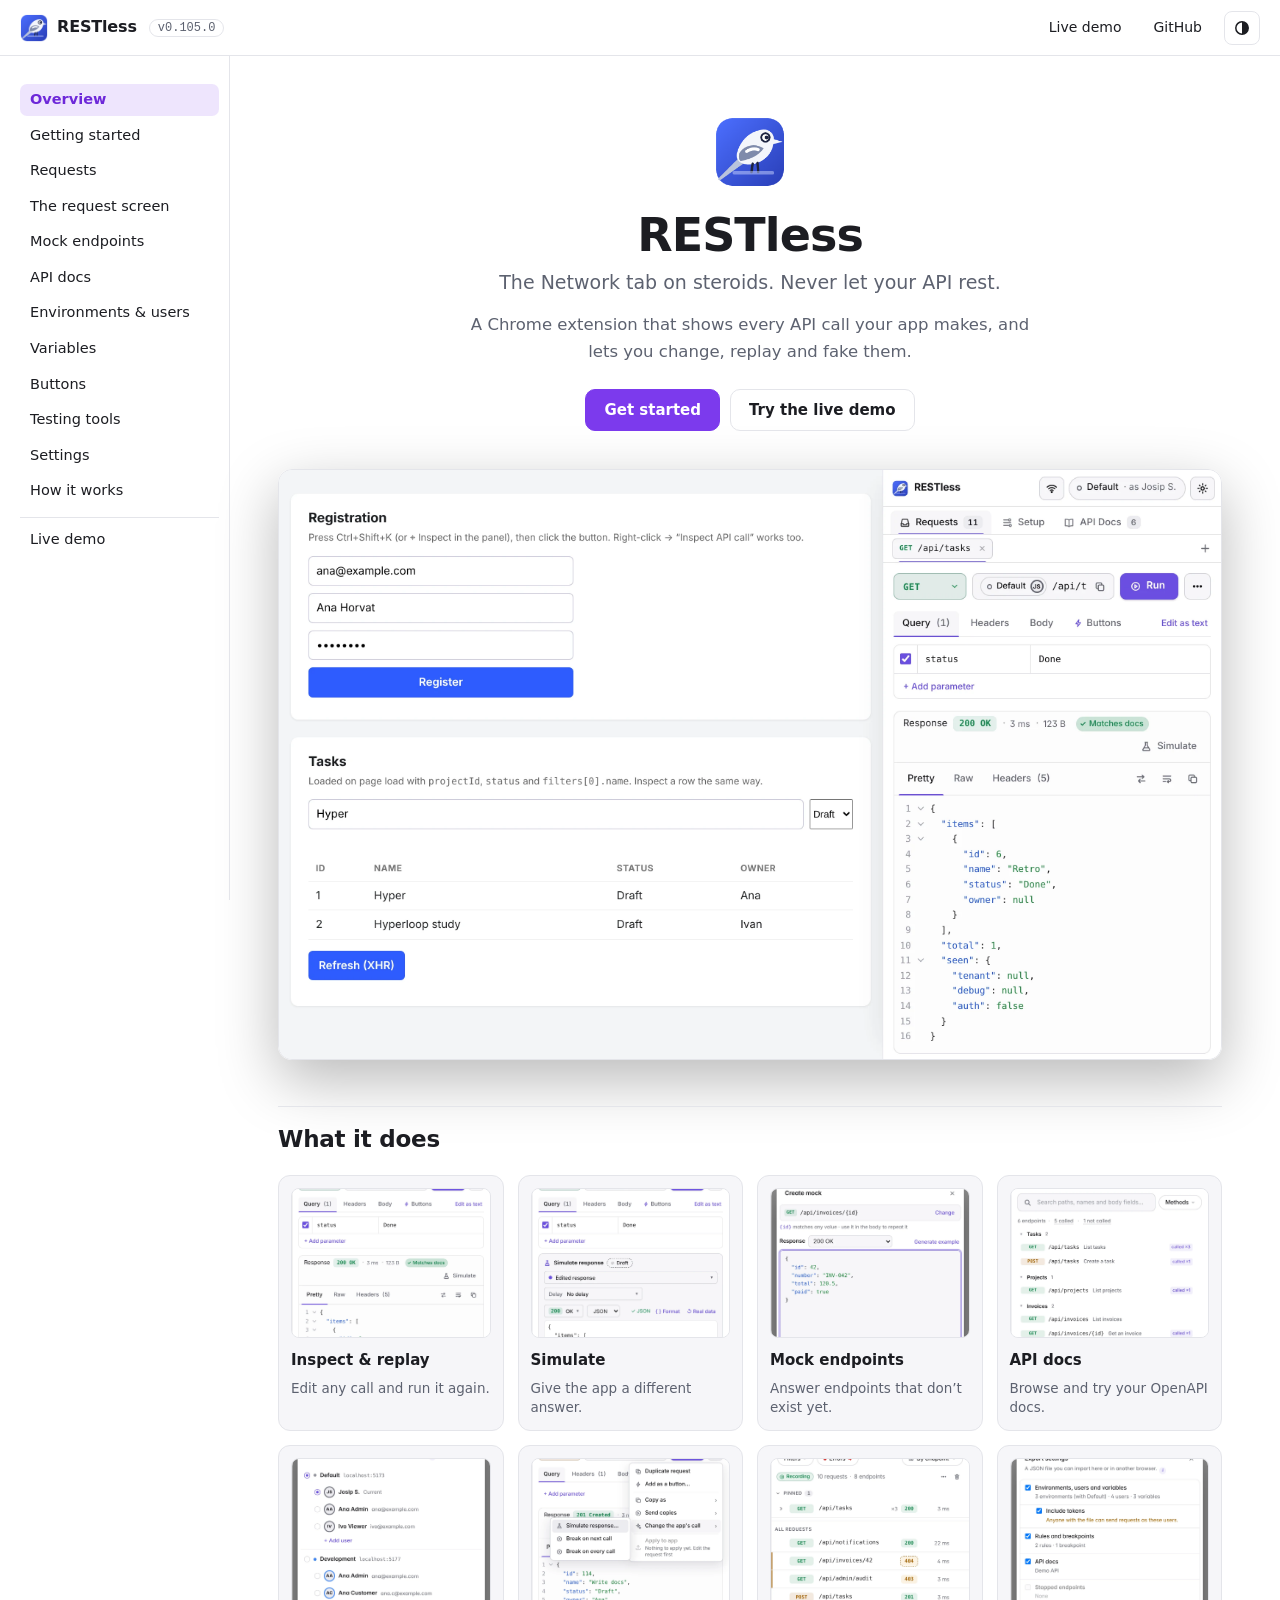
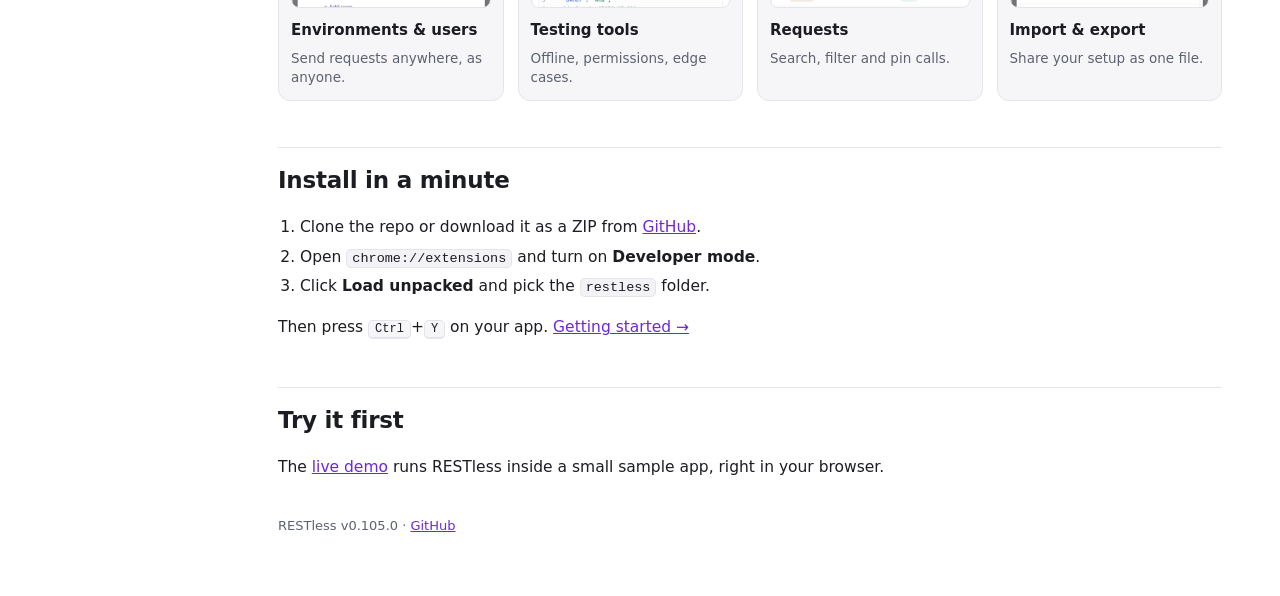
==== docs/index.html @ 8562429e "0.105.0 Buttons: add, drop and make query parameters optional - "+ Add query parameter" under Parame" ====
<!DOCTYPE html>
<html lang="en"><head><meta charset="utf-8"><meta name="viewport" content="width=device-width,initial-scale=1">
<title>RESTless · RESTless</title><meta name="description" content="RESTless: a Chrome extension that shows every API call your app makes, and lets you change, replay and fake them.">
<link rel="icon" href="img/favicon.png"><link rel="stylesheet" href="style.css">
<script>try{const t=localStorage.getItem('rl-theme');if(t)document.documentElement.classList.add(t)}catch(e){}</script>
</head><body>
<header class="top"><button class="tbtn menu" id="mbtn" aria-expanded="false" aria-controls="side" aria-label="Pages">☰</button>
<a class="brand" href="index.html"><img src="img/logo.png" alt=""><b>RESTless</b></a><span class="ver">v0.105.0</span><span class="sp"></span>
<a class="tlink" href="demo/index.html">Live demo</a><a class="tlink" href="https://github.com/varnica95/restless">GitHub</a>
<button class="tbtn" id="theme" aria-label="Switch between light and dark" title="Light / dark"><svg width="16" height="16" viewBox="0 0 16 16" aria-hidden="true"><circle cx="8" cy="8" r="6.2" fill="none" stroke="currentColor" stroke-width="1.5"/><path d="M8 1.8a6.2 6.2 0 0 1 0 12.4z" fill="currentColor"/></svg></button></header>
<div class="wrap home"><nav class="side" id="side" aria-label="Pages"><ul><li><a href="index.html" class=on aria-current=page>Overview</a></li><li><a href="getting-started.html">Getting started</a></li><li><a href="requests.html">Requests</a></li><li><a href="request-screen.html">The request screen</a></li><li><a href="mocks.html">Mock endpoints</a></li><li><a href="api-docs.html">API docs</a></li><li><a href="environments.html">Environments &amp; users</a></li><li><a href="variables.html">Variables</a></li><li><a href="buttons.html">Buttons</a></li><li><a href="testing-tools.html">Testing tools</a></li><li><a href="settings.html">Settings</a></li><li><a href="how-it-works.html">How it works</a></li><li><a href="demo/index.html">Live demo</a></li></ul></nav>
<main id="main"><section class="hero"><img class="mascot" src="img/logo.png" alt="RESTless mockingbird"><h1>RESTless</h1>
<p class="tag">The Network tab on steroids. Never let your API rest.</p>
<p class="sub">A Chrome extension that shows every API call your app makes, and lets you change, replay and fake them.</p>
<div class="cta"><a class="btn primary" href="getting-started.html">Get started</a><a class="btn" href="demo/index.html">Try the live demo</a></div></section>
<figure class="heroshot"><img class="th-d" src="img/hero-dark.webp" alt="RESTless next to a web app, showing a request and its response"><img class="th-l" src="img/hero-light.webp" alt="RESTless next to a web app, showing a request and its response"></figure>
<h2 id="features">What it does</h2><div class="cards"><a class="card" href="request-screen.html"><span class="thumb"><img class="th-d" src="img/request-dark.webp" alt="" loading="lazy"><img class="th-l" src="img/request-light.webp" alt="" loading="lazy"></span><b>Inspect &amp; replay</b><span>Edit any call and run it again.</span></a><a class="card" href="request-screen.html"><span class="thumb"><img class="th-d" src="img/simulate-dark.webp" alt="" loading="lazy"><img class="th-l" src="img/simulate-light.webp" alt="" loading="lazy"></span><b>Simulate</b><span>Give the app a different answer.</span></a><a class="card" href="mocks.html"><span class="thumb"><img class="th-d" src="img/mock-editor-dark.webp" alt="" loading="lazy"><img class="th-l" src="img/mock-editor-light.webp" alt="" loading="lazy"></span><b>Mock endpoints</b><span>Answer endpoints that don’t exist yet.</span></a><a class="card" href="api-docs.html"><span class="thumb"><img class="th-d" src="img/docs-dark.webp" alt="" loading="lazy"><img class="th-l" src="img/docs-light.webp" alt="" loading="lazy"></span><b>API docs</b><span>Browse and try your OpenAPI docs.</span></a><a class="card" href="environments.html"><span class="thumb"><img class="th-d" src="img/where-as-dark.webp" alt="" loading="lazy"><img class="th-l" src="img/where-as-light.webp" alt="" loading="lazy"></span><b>Environments &amp; users</b><span>Send requests anywhere, as anyone.</span></a><a class="card" href="testing-tools.html"><span class="thumb"><img class="th-d" src="img/edge-cases-dark.webp" alt="" loading="lazy"><img class="th-l" src="img/edge-cases-light.webp" alt="" loading="lazy"></span><b>Testing tools</b><span>Offline, permissions, edge cases.</span></a><a class="card" href="requests.html"><span class="thumb"><img class="th-d" src="img/requests-dark.webp" alt="" loading="lazy"><img class="th-l" src="img/requests-light.webp" alt="" loading="lazy"></span><b>Requests</b><span>Search, filter and pin calls.</span></a><a class="card" href="settings.html"><span class="thumb"><img class="th-d" src="img/export-dark.webp" alt="" loading="lazy"><img class="th-l" src="img/export-light.webp" alt="" loading="lazy"></span><b>Import &amp; export</b><span>Share your setup as one file.</span></a></div>
<h2 id="install">Install in a minute</h2>
<ol><li>Clone the repo or download it as a ZIP from <a href="https://github.com/varnica95/restless">GitHub</a>.</li><li>Open <code>chrome://extensions</code> and turn on <b>Developer mode</b>.</li><li>Click <b>Load unpacked</b> and pick the <code>restless</code> folder.</li></ol>
<p>Then press <kbd>Ctrl</kbd>+<kbd>Y</kbd> on your app. <a href="getting-started.html">Getting started →</a></p>
<h2 id="demo">Try it first</h2><p>The <a href="demo/index.html">live demo</a> runs RESTless inside a small sample app, right in your browser.</p><footer>RESTless v0.105.0 · <a href="https://github.com/varnica95/restless">GitHub</a></footer></main>
</div>
<script src="site.js"></script></body></html>
---- docs/style.css ----
:root{--bg:#0f1014;--bg2:#16181d;--bg3:#1d2027;--fg:#e7e8ec;--dim:#9aa0ab;--line:#262932;--accent:#8b5cf6;--accent2:#a78bfa;--code:#1a1d24;--mono:ui-monospace,SFMono-Regular,Menlo,Consolas,monospace;color-scheme:dark}
.th-l{display:none}
@media (prefers-color-scheme: light){:root:not(.dark){--bg:#fff;--bg2:#f6f6f9;--bg3:#eeeff3;--fg:#1c1d22;--dim:#5d6270;--line:#e4e5ea;--accent:#7c3aed;--accent2:#6d28d9;--code:#f3f3f7;color-scheme:light}:root:not(.dark) .th-d{display:none}:root:not(.dark) .th-l{display:block}}
:root.light{--bg:#fff;--bg2:#f6f6f9;--bg3:#eeeff3;--fg:#1c1d22;--dim:#5d6270;--line:#e4e5ea;--accent:#7c3aed;--accent2:#6d28d9;--code:#f3f3f7;color-scheme:light}
:root.light .th-d{display:none}:root.light .th-l{display:block}
:root.dark .th-d{display:block}:root.dark .th-l{display:none}
*{box-sizing:border-box}
html{scroll-padding-top:70px}
body{margin:0;background:var(--bg);color:var(--fg);font:15.5px/1.65 system-ui,-apple-system,"Segoe UI",Roboto,sans-serif;-webkit-font-smoothing:antialiased}
a{color:var(--accent2)}
.top{position:sticky;top:0;z-index:10;display:flex;align-items:center;gap:12px;height:56px;padding:0 20px;background:color-mix(in srgb,var(--bg) 86%,transparent);backdrop-filter:blur(10px);border-bottom:1px solid var(--line)}
.brand{display:flex;align-items:center;gap:9px;color:var(--fg);text-decoration:none}.brand img{width:28px;height:28px;border-radius:7px}.brand b{font-size:16px;letter-spacing:-.01em}
.ver{font:12px var(--mono);color:var(--dim);border:1px solid var(--line);border-radius:999px;padding:1px 8px}
.sp{flex:1}
.tlink{color:var(--fg);text-decoration:none;font-size:14px;padding:6px 10px;border-radius:8px}.tlink:hover{background:var(--bg2)}
.tbtn{display:inline-grid;place-items:center;background:none;border:1px solid var(--line);color:var(--fg);border-radius:8px;height:34px;min-width:34px;padding:0 9px;cursor:pointer;font:inherit;font-size:14px}
.tbtn:hover{background:var(--bg2)}.menu{display:none}
.wrap{display:grid;grid-template-columns:230px minmax(0,1fr) 210px;max-width:1320px;margin:0 auto}
.wrap.home{grid-template-columns:230px minmax(0,1fr)}
.side{position:sticky;top:56px;align-self:start;height:calc(100vh - 56px);overflow:auto;padding:24px 10px 40px 20px;border-right:1px solid var(--line)}
.side ul{list-style:none;margin:0;padding:0}
.side a{display:block;padding:6px 10px;border-radius:7px;color:var(--fg);text-decoration:none;font-size:14.5px;line-height:1.35}
.side a:hover{background:var(--bg2)}.side a.on{color:var(--accent2);background:color-mix(in srgb,var(--accent) 13%,transparent);font-weight:600}
.side li:last-child a{margin-top:10px;border-top:1px solid var(--line);border-radius:0 0 7px 7px;padding-top:12px}
.toc{position:sticky;top:56px;align-self:start;padding:28px 16px;font-size:13px}
.toc b{display:block;font-size:11px;letter-spacing:.07em;text-transform:uppercase;color:var(--dim);margin-bottom:8px}
.toc ul{list-style:none;margin:0;padding:0;border-left:1px solid var(--line)}.toc a{display:block;padding:4px 12px;color:var(--dim);text-decoration:none;line-height:1.35;margin-left:-1px;border-left:2px solid transparent}
.toc a:hover{color:var(--fg)}.toc a.on{color:var(--accent2);border-left-color:var(--accent)}
main{min-width:0;padding:34px 48px 60px;max-width:880px}
.home main{max-width:1040px}
h1{font-size:34px;line-height:1.15;margin:0 0 10px;letter-spacing:-.02em}
.lead{font-size:17.5px;color:var(--dim);margin:0 0 26px;max-width:62ch}
h2{font-size:23px;margin:46px 0 12px;padding-top:14px;border-top:1px solid var(--line);letter-spacing:-.01em}
h3{font-size:18px;margin:32px 0 8px}h4{font-size:15.5px;margin:22px 0 6px}
p,li{max-width:76ch}ul,ol{padding-left:22px}li{margin:4px 0}li>ul{margin-top:4px}
code{font:13.5px var(--mono);background:var(--code);border:1px solid var(--line);border-radius:5px;padding:1px 5px}
pre{background:var(--code);border:1px solid var(--line);border-radius:10px;padding:14px 16px;overflow:auto;line-height:1.45}pre code{border:0;padding:0;background:none;font-size:12.5px}
kbd{font:12px var(--mono);border:1px solid var(--line);border-bottom-width:2px;border-radius:5px;padding:1px 6px;background:var(--bg2)}
table{border-collapse:collapse;margin:14px 0;display:block;overflow:auto;font-size:14px}th,td{border:1px solid var(--line);padding:7px 11px;text-align:left;vertical-align:top}th{background:var(--bg2)}
.shots{display:grid;gap:18px;margin:22px 0 26px}
.shots.n1{grid-template-columns:minmax(0,360px)}
.shots.n2{grid-template-columns:repeat(2,minmax(0,330px))}
.shots.n3{grid-template-columns:repeat(3,minmax(0,1fr))}
.shots.n4{grid-template-columns:repeat(2,minmax(0,330px))}
figure{margin:0}
.shot img{width:100%;height:auto;border-radius:12px;border:1px solid var(--line);box-shadow:0 10px 30px rgba(0,0,0,.18);background:var(--bg2)}
.shot figcaption{font-size:13px;color:var(--dim);margin-top:8px;line-height:1.4}
.hero{text-align:center;padding:26px 0 8px}
.mascot{width:72px;height:72px;border-radius:16px}
.hero h1{font-size:46px;margin:12px 0 6px}
.tag{font-size:19px;color:var(--dim);margin:0 auto 22px;max-width:none}
.cta{display:flex;gap:10px;justify-content:center;flex-wrap:wrap}
.btn{display:inline-flex;align-items:center;height:42px;padding:0 18px;border-radius:10px;border:1px solid var(--line);color:var(--fg);text-decoration:none;font-weight:600;font-size:15px}
.btn:hover{background:var(--bg2)}.btn.primary{background:var(--accent);border-color:var(--accent);color:#fff}.btn.primary:hover{filter:brightness(1.08);background:var(--accent)}
.heroshot{margin:30px 0 10px}.heroshot img{width:100%;height:auto;border-radius:14px;border:1px solid var(--line);box-shadow:0 20px 60px rgba(0,0,0,.28)}
.intro{font-size:16.5px;margin-top:18px}
.cards{display:grid;grid-template-columns:repeat(auto-fill,minmax(220px,1fr));gap:14px;margin-top:16px}
.card{display:flex;flex-direction:column;gap:6px;padding:12px;border:1px solid var(--line);border-radius:12px;color:var(--fg);text-decoration:none;background:var(--bg2);transition:border-color .15s,transform .15s}
.card:hover{border-color:var(--accent);transform:translateY(-2px)}
.card .thumb{display:block;height:150px;overflow:hidden;border-radius:8px;border:1px solid var(--line);background:var(--bg)}
.card .thumb img{width:100%;height:auto}
.card b{font-size:15px;margin-top:4px}.card span:last-child{font-size:13.5px;color:var(--dim);line-height:1.45}
.pn{display:flex;justify-content:space-between;gap:12px;margin-top:56px;padding-top:20px;border-top:1px solid var(--line)}
.pn a{display:flex;flex-direction:column;padding:10px 14px;border:1px solid var(--line);border-radius:10px;text-decoration:none;color:var(--fg);font-weight:600;min-width:0}
.pn a span{font-size:12px;color:var(--dim);font-weight:400}.pn a:hover{border-color:var(--accent)}.pn .next{text-align:right;margin-left:auto}
footer{margin-top:34px;font-size:13px;color:var(--dim)}
@media (max-width:1180px){.wrap{grid-template-columns:230px minmax(0,1fr)}.toc{display:none}}
@media (max-width:820px){
 .wrap,.wrap.home{grid-template-columns:1fr}.menu{display:inline-block}
 .side{display:none;position:fixed;inset:56px 0 0 0;height:auto;background:var(--bg);border:0;z-index:9;padding:16px}.side.open{display:block}
 main{padding:24px 18px 50px}.shots.n2,.shots.n3,.shots.n4{grid-template-columns:repeat(2,minmax(0,1fr))}.shots.n1{grid-template-columns:minmax(0,340px)}
 .tlink{display:none}h1{font-size:28px}.hero h1{font-size:36px}
}
@media (max-width:460px){.shots.n2,.shots.n3,.shots.n4{grid-template-columns:1fr}.ver{display:none}}
code{overflow-wrap:anywhere}pre code{overflow-wrap:normal}
.card .thumb img{height:100%;object-fit:cover;object-position:50% 38%}
.sub{font-size:16.5px;color:var(--dim);margin:-10px auto 24px;max-width:56ch}
blockquote{margin:18px 0;padding:10px 16px;border-left:3px solid var(--accent);background:var(--bg2);border-radius:0 10px 10px 0}
blockquote p{margin:0}
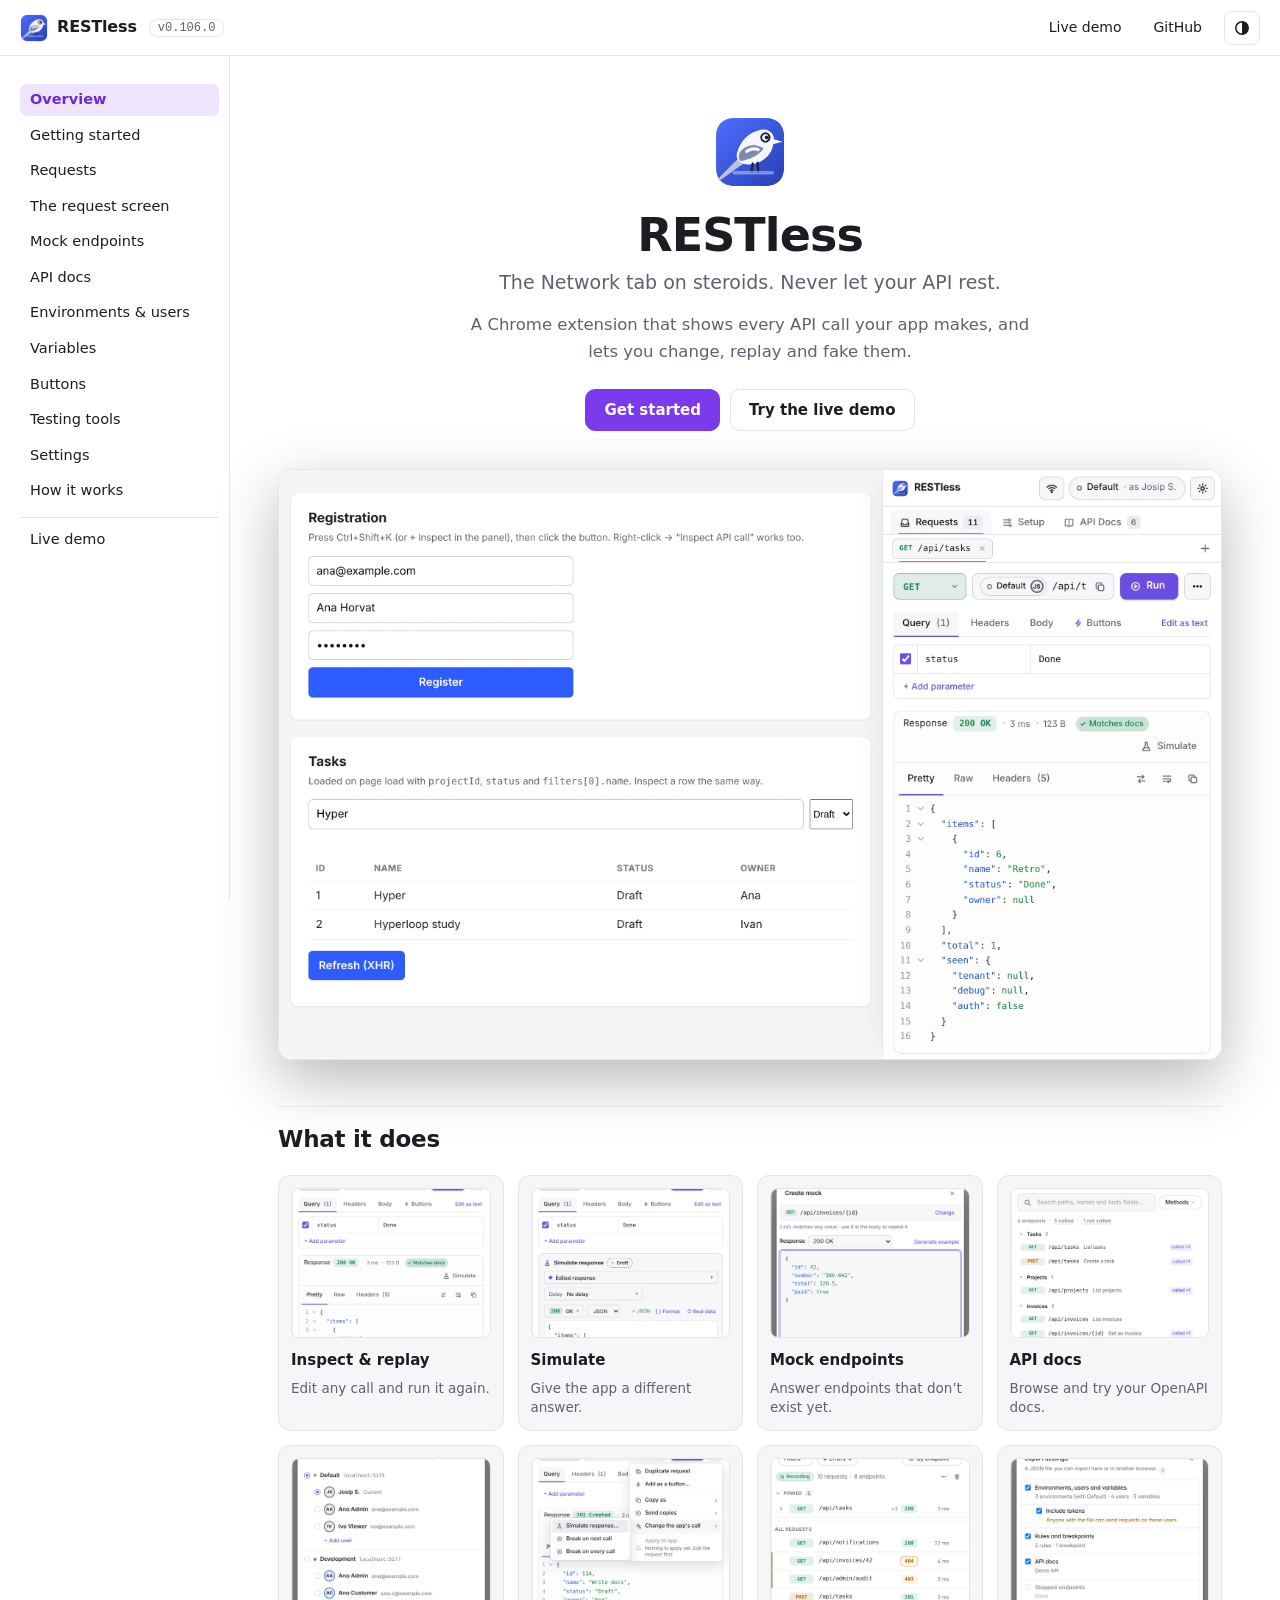
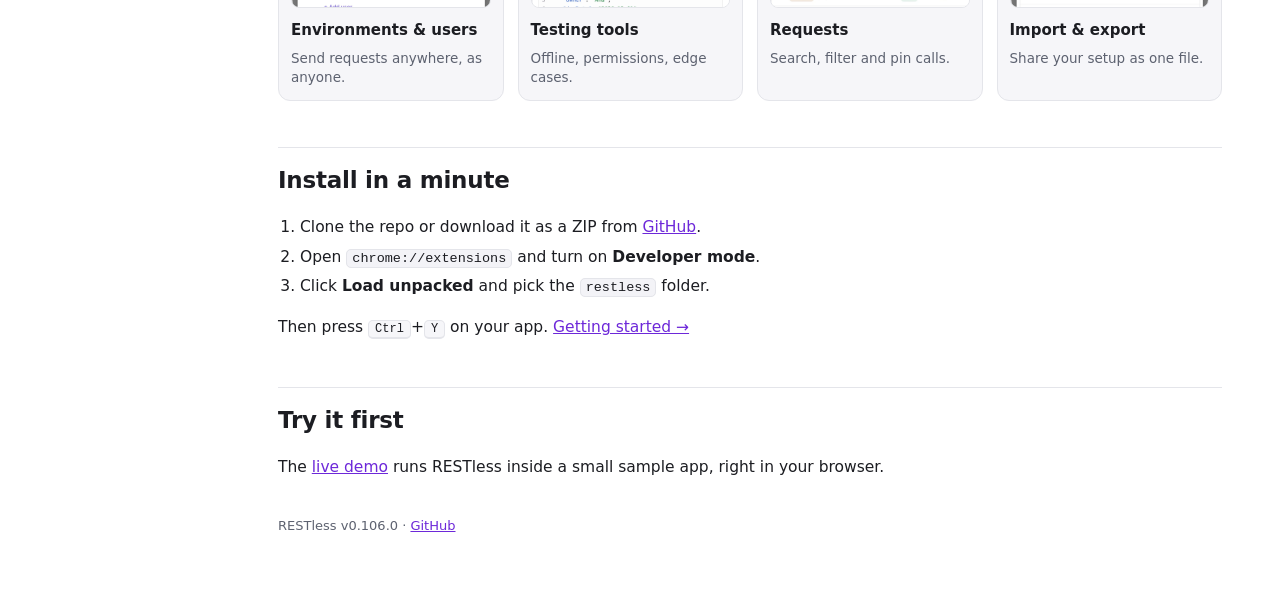
==== commit 0fa5af3d: "0.106.0 Buttons: Ask each time, and the response under the row - Ask each time (value popover): the " ====
--- a/docs/index.html
+++ b/docs/index.html
@@ -5,7 +5,7 @@
 <script>try{const t=localStorage.getItem('rl-theme');if(t)document.documentElement.classList.add(t)}catch(e){}</script>
 </head><body>
 <header class="top"><button class="tbtn menu" id="mbtn" aria-expanded="false" aria-controls="side" aria-label="Pages">☰</button>
-<a class="brand" href="index.html"><img src="img/logo.png" alt=""><b>RESTless</b></a><span class="ver">v0.105.0</span><span class="sp"></span>
+<a class="brand" href="index.html"><img src="img/logo.png" alt=""><b>RESTless</b></a><span class="ver">v0.106.0</span><span class="sp"></span>
 <a class="tlink" href="demo/index.html">Live demo</a><a class="tlink" href="https://github.com/varnica95/restless">GitHub</a>
 <button class="tbtn" id="theme" aria-label="Switch between light and dark" title="Light / dark"><svg width="16" height="16" viewBox="0 0 16 16" aria-hidden="true"><circle cx="8" cy="8" r="6.2" fill="none" stroke="currentColor" stroke-width="1.5"/><path d="M8 1.8a6.2 6.2 0 0 1 0 12.4z" fill="currentColor"/></svg></button></header>
 <div class="wrap home"><nav class="side" id="side" aria-label="Pages"><ul><li><a href="index.html" class=on aria-current=page>Overview</a></li><li><a href="getting-started.html">Getting started</a></li><li><a href="requests.html">Requests</a></li><li><a href="request-screen.html">The request screen</a></li><li><a href="mocks.html">Mock endpoints</a></li><li><a href="api-docs.html">API docs</a></li><li><a href="environments.html">Environments &amp; users</a></li><li><a href="variables.html">Variables</a></li><li><a href="buttons.html">Buttons</a></li><li><a href="testing-tools.html">Testing tools</a></li><li><a href="settings.html">Settings</a></li><li><a href="how-it-works.html">How it works</a></li><li><a href="demo/index.html">Live demo</a></li></ul></nav>
@@ -18,6 +18,6 @@
 <h2 id="install">Install in a minute</h2>
 <ol><li>Clone the repo or download it as a ZIP from <a href="https://github.com/varnica95/restless">GitHub</a>.</li><li>Open <code>chrome://extensions</code> and turn on <b>Developer mode</b>.</li><li>Click <b>Load unpacked</b> and pick the <code>restless</code> folder.</li></ol>
 <p>Then press <kbd>Ctrl</kbd>+<kbd>Y</kbd> on your app. <a href="getting-started.html">Getting started →</a></p>
-<h2 id="demo">Try it first</h2><p>The <a href="demo/index.html">live demo</a> runs RESTless inside a small sample app, right in your browser.</p><footer>RESTless v0.105.0 · <a href="https://github.com/varnica95/restless">GitHub</a></footer></main>
+<h2 id="demo">Try it first</h2><p>The <a href="demo/index.html">live demo</a> runs RESTless inside a small sample app, right in your browser.</p><footer>RESTless v0.106.0 · <a href="https://github.com/varnica95/restless">GitHub</a></footer></main>
 </div>
 <script src="site.js"></script></body></html>
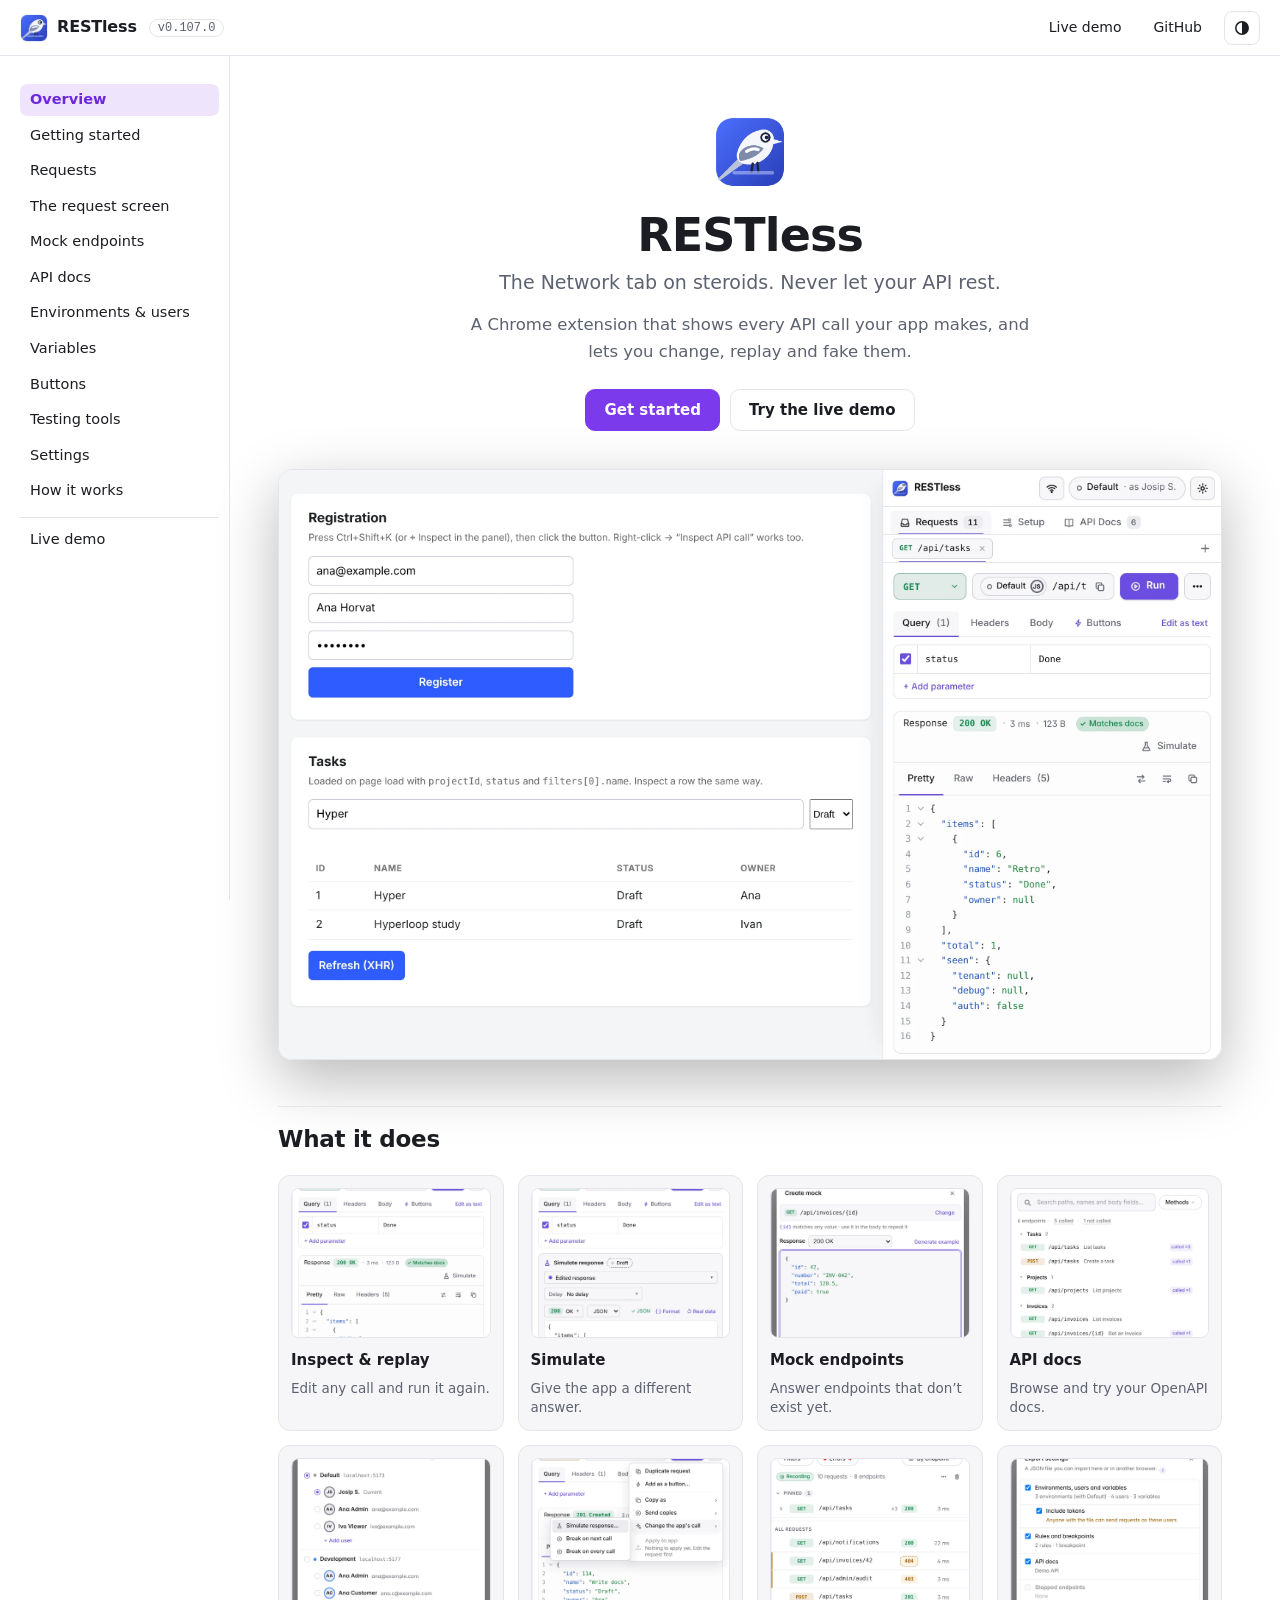
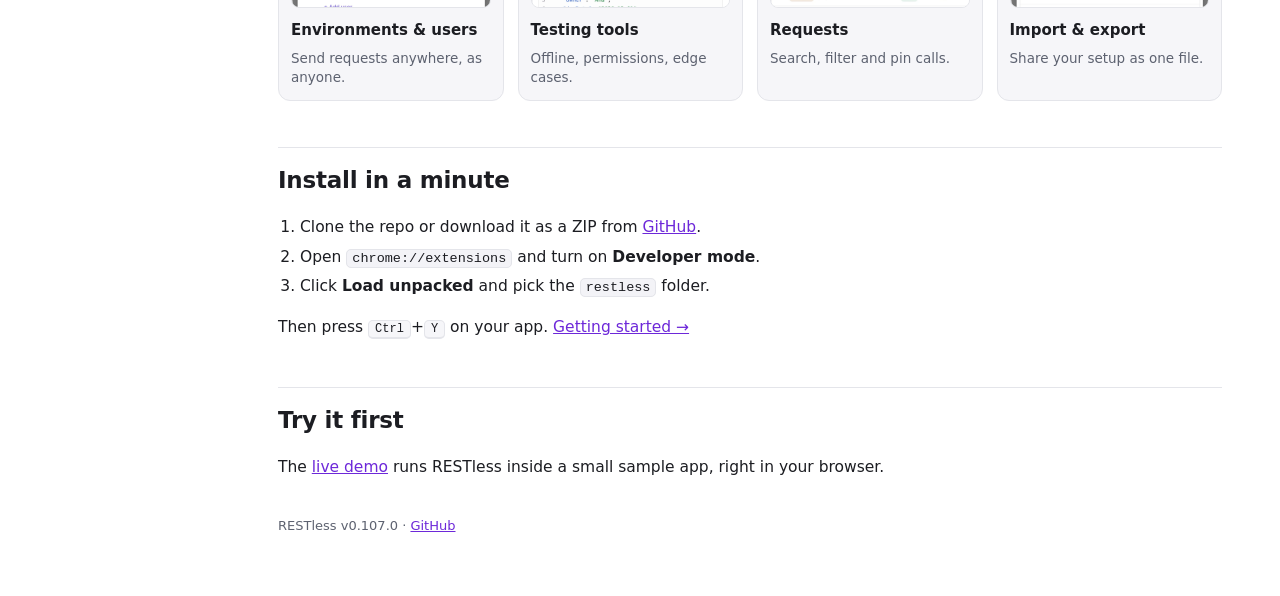
==== commit 34064305: "0.107.0 Buttons: one per row with a searchable ▾, Review and send - Each row shows one button (kept," ====
--- a/docs/index.html
+++ b/docs/index.html
@@ -5,7 +5,7 @@
 <script>try{const t=localStorage.getItem('rl-theme');if(t)document.documentElement.classList.add(t)}catch(e){}</script>
 </head><body>
 <header class="top"><button class="tbtn menu" id="mbtn" aria-expanded="false" aria-controls="side" aria-label="Pages">☰</button>
-<a class="brand" href="index.html"><img src="img/logo.png" alt=""><b>RESTless</b></a><span class="ver">v0.106.0</span><span class="sp"></span>
+<a class="brand" href="index.html"><img src="img/logo.png" alt=""><b>RESTless</b></a><span class="ver">v0.107.0</span><span class="sp"></span>
 <a class="tlink" href="demo/index.html">Live demo</a><a class="tlink" href="https://github.com/varnica95/restless">GitHub</a>
 <button class="tbtn" id="theme" aria-label="Switch between light and dark" title="Light / dark"><svg width="16" height="16" viewBox="0 0 16 16" aria-hidden="true"><circle cx="8" cy="8" r="6.2" fill="none" stroke="currentColor" stroke-width="1.5"/><path d="M8 1.8a6.2 6.2 0 0 1 0 12.4z" fill="currentColor"/></svg></button></header>
 <div class="wrap home"><nav class="side" id="side" aria-label="Pages"><ul><li><a href="index.html" class=on aria-current=page>Overview</a></li><li><a href="getting-started.html">Getting started</a></li><li><a href="requests.html">Requests</a></li><li><a href="request-screen.html">The request screen</a></li><li><a href="mocks.html">Mock endpoints</a></li><li><a href="api-docs.html">API docs</a></li><li><a href="environments.html">Environments &amp; users</a></li><li><a href="variables.html">Variables</a></li><li><a href="buttons.html">Buttons</a></li><li><a href="testing-tools.html">Testing tools</a></li><li><a href="settings.html">Settings</a></li><li><a href="how-it-works.html">How it works</a></li><li><a href="demo/index.html">Live demo</a></li></ul></nav>
@@ -18,6 +18,6 @@
 <h2 id="install">Install in a minute</h2>
 <ol><li>Clone the repo or download it as a ZIP from <a href="https://github.com/varnica95/restless">GitHub</a>.</li><li>Open <code>chrome://extensions</code> and turn on <b>Developer mode</b>.</li><li>Click <b>Load unpacked</b> and pick the <code>restless</code> folder.</li></ol>
 <p>Then press <kbd>Ctrl</kbd>+<kbd>Y</kbd> on your app. <a href="getting-started.html">Getting started →</a></p>
-<h2 id="demo">Try it first</h2><p>The <a href="demo/index.html">live demo</a> runs RESTless inside a small sample app, right in your browser.</p><footer>RESTless v0.106.0 · <a href="https://github.com/varnica95/restless">GitHub</a></footer></main>
+<h2 id="demo">Try it first</h2><p>The <a href="demo/index.html">live demo</a> runs RESTless inside a small sample app, right in your browser.</p><footer>RESTless v0.107.0 · <a href="https://github.com/varnica95/restless">GitHub</a></footer></main>
 </div>
 <script src="site.js"></script></body></html>
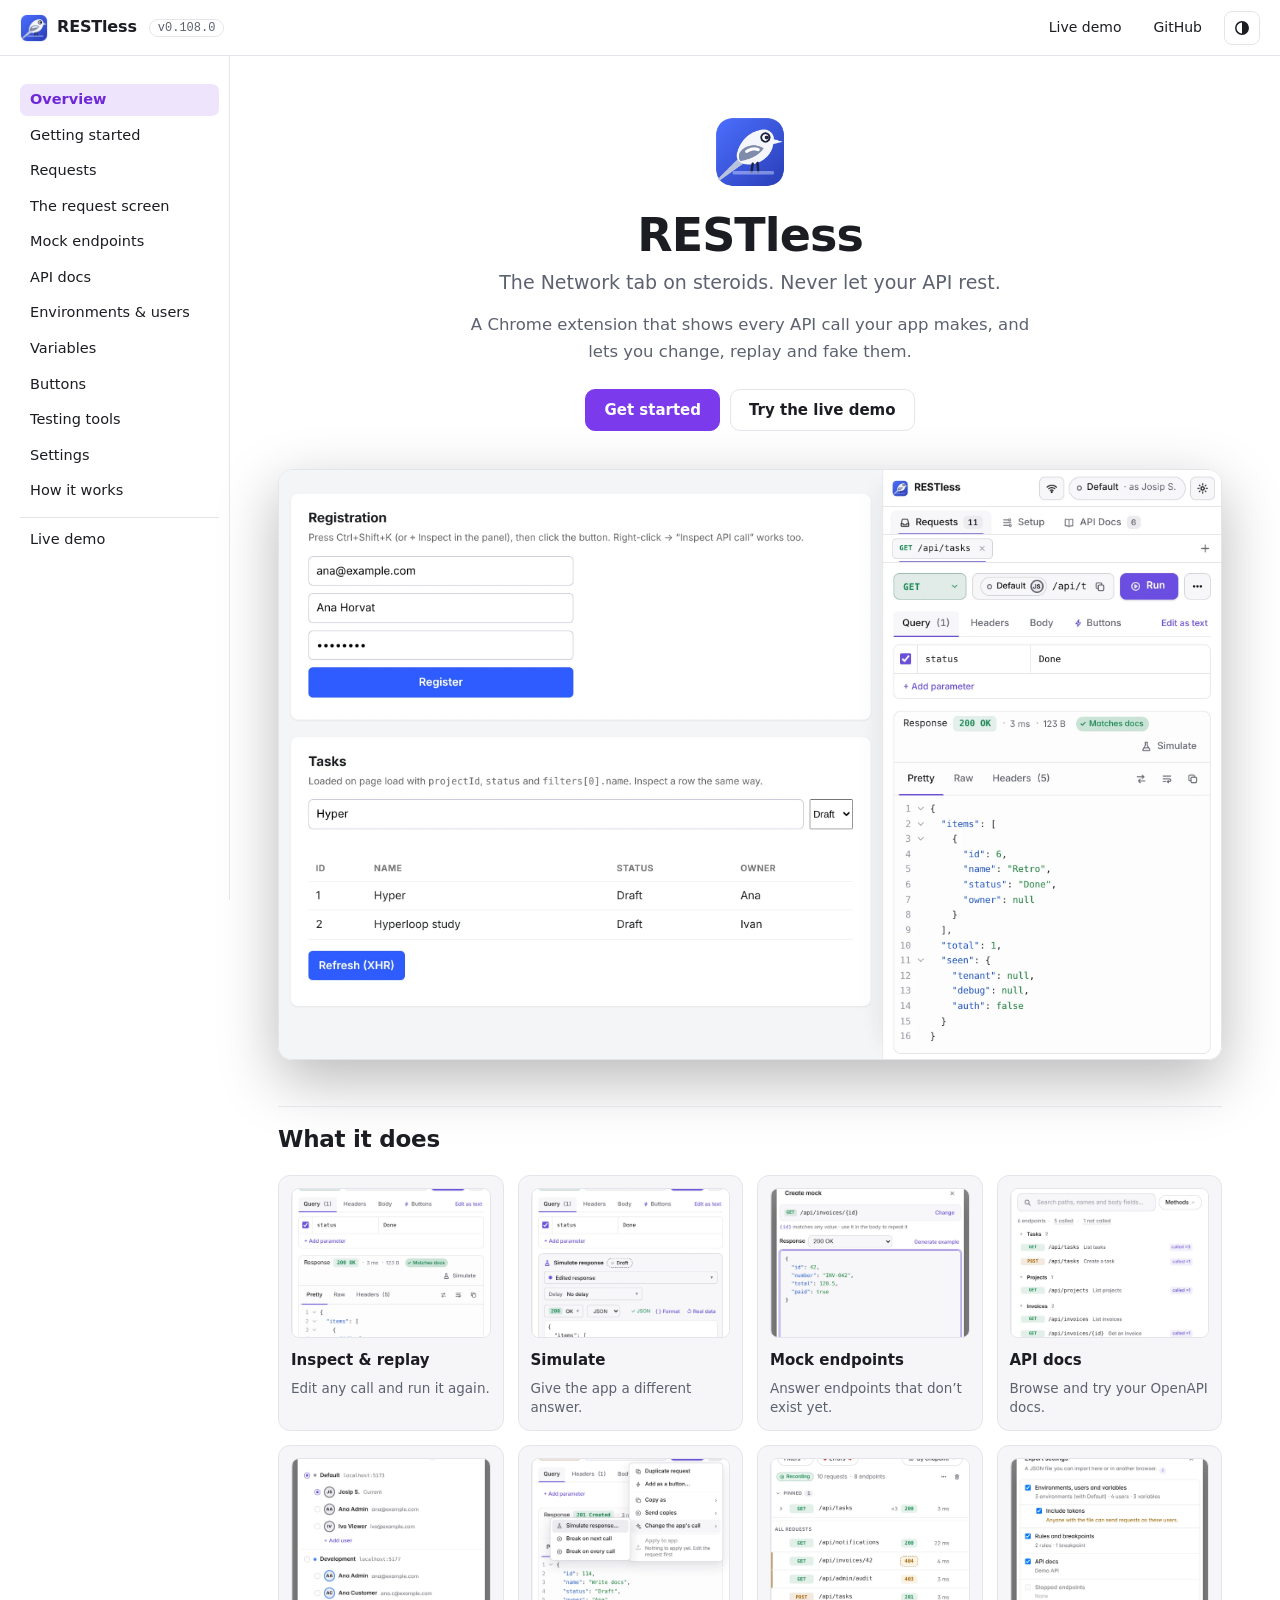
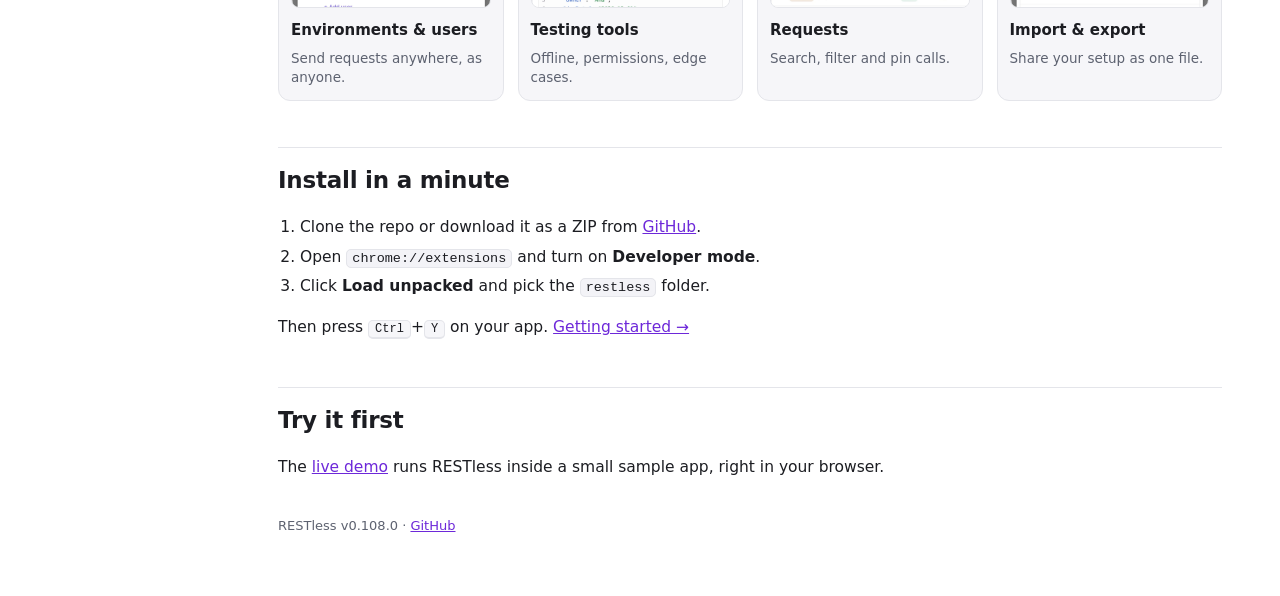
==== commit ac69af34: "0.108.0 Request screen: for ▾ sends a call for another item of its list - A call made for one item o" ====
--- a/docs/index.html
+++ b/docs/index.html
@@ -5,7 +5,7 @@
 <script>try{const t=localStorage.getItem('rl-theme');if(t)document.documentElement.classList.add(t)}catch(e){}</script>
 </head><body>
 <header class="top"><button class="tbtn menu" id="mbtn" aria-expanded="false" aria-controls="side" aria-label="Pages">☰</button>
-<a class="brand" href="index.html"><img src="img/logo.png" alt=""><b>RESTless</b></a><span class="ver">v0.107.0</span><span class="sp"></span>
+<a class="brand" href="index.html"><img src="img/logo.png" alt=""><b>RESTless</b></a><span class="ver">v0.108.0</span><span class="sp"></span>
 <a class="tlink" href="demo/index.html">Live demo</a><a class="tlink" href="https://github.com/varnica95/restless">GitHub</a>
 <button class="tbtn" id="theme" aria-label="Switch between light and dark" title="Light / dark"><svg width="16" height="16" viewBox="0 0 16 16" aria-hidden="true"><circle cx="8" cy="8" r="6.2" fill="none" stroke="currentColor" stroke-width="1.5"/><path d="M8 1.8a6.2 6.2 0 0 1 0 12.4z" fill="currentColor"/></svg></button></header>
 <div class="wrap home"><nav class="side" id="side" aria-label="Pages"><ul><li><a href="index.html" class=on aria-current=page>Overview</a></li><li><a href="getting-started.html">Getting started</a></li><li><a href="requests.html">Requests</a></li><li><a href="request-screen.html">The request screen</a></li><li><a href="mocks.html">Mock endpoints</a></li><li><a href="api-docs.html">API docs</a></li><li><a href="environments.html">Environments &amp; users</a></li><li><a href="variables.html">Variables</a></li><li><a href="buttons.html">Buttons</a></li><li><a href="testing-tools.html">Testing tools</a></li><li><a href="settings.html">Settings</a></li><li><a href="how-it-works.html">How it works</a></li><li><a href="demo/index.html">Live demo</a></li></ul></nav>
@@ -18,6 +18,6 @@
 <h2 id="install">Install in a minute</h2>
 <ol><li>Clone the repo or download it as a ZIP from <a href="https://github.com/varnica95/restless">GitHub</a>.</li><li>Open <code>chrome://extensions</code> and turn on <b>Developer mode</b>.</li><li>Click <b>Load unpacked</b> and pick the <code>restless</code> folder.</li></ol>
 <p>Then press <kbd>Ctrl</kbd>+<kbd>Y</kbd> on your app. <a href="getting-started.html">Getting started →</a></p>
-<h2 id="demo">Try it first</h2><p>The <a href="demo/index.html">live demo</a> runs RESTless inside a small sample app, right in your browser.</p><footer>RESTless v0.107.0 · <a href="https://github.com/varnica95/restless">GitHub</a></footer></main>
+<h2 id="demo">Try it first</h2><p>The <a href="demo/index.html">live demo</a> runs RESTless inside a small sample app, right in your browser.</p><footer>RESTless v0.108.0 · <a href="https://github.com/varnica95/restless">GitHub</a></footer></main>
 </div>
 <script src="site.js"></script></body></html>
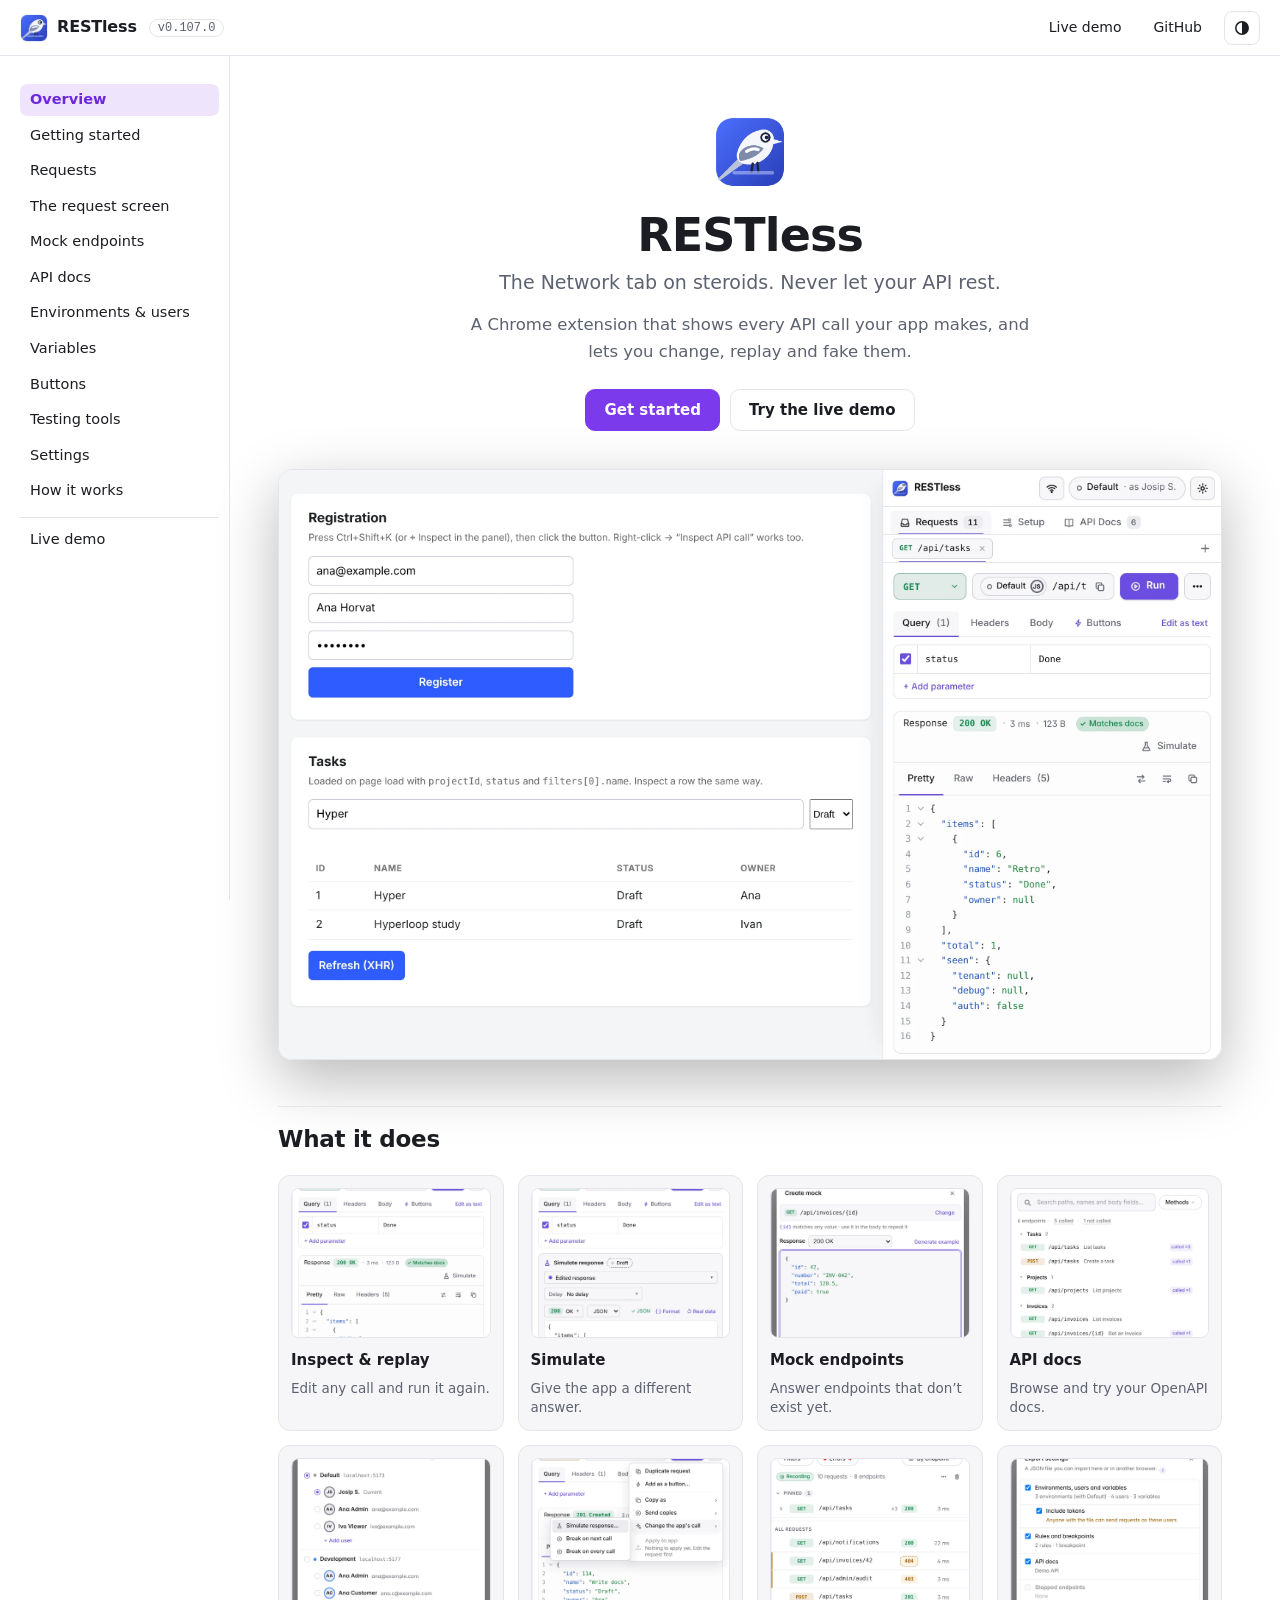
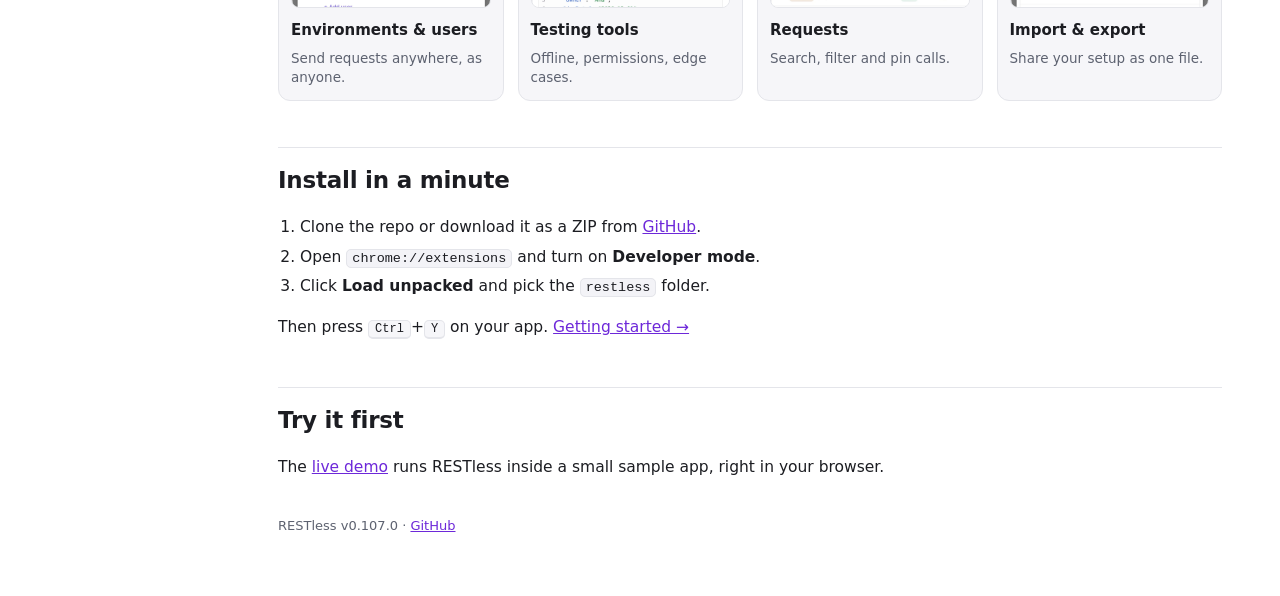
==== commit 4f407c89: "Revert 0.108.0: remove for ▾ from the request screen Back to 0.107.0 as it was (Buttons with one per" ====
--- a/docs/index.html
+++ b/docs/index.html
@@ -5,7 +5,7 @@
 <script>try{const t=localStorage.getItem('rl-theme');if(t)document.documentElement.classList.add(t)}catch(e){}</script>
 </head><body>
 <header class="top"><button class="tbtn menu" id="mbtn" aria-expanded="false" aria-controls="side" aria-label="Pages">☰</button>
-<a class="brand" href="index.html"><img src="img/logo.png" alt=""><b>RESTless</b></a><span class="ver">v0.108.0</span><span class="sp"></span>
+<a class="brand" href="index.html"><img src="img/logo.png" alt=""><b>RESTless</b></a><span class="ver">v0.107.0</span><span class="sp"></span>
 <a class="tlink" href="demo/index.html">Live demo</a><a class="tlink" href="https://github.com/varnica95/restless">GitHub</a>
 <button class="tbtn" id="theme" aria-label="Switch between light and dark" title="Light / dark"><svg width="16" height="16" viewBox="0 0 16 16" aria-hidden="true"><circle cx="8" cy="8" r="6.2" fill="none" stroke="currentColor" stroke-width="1.5"/><path d="M8 1.8a6.2 6.2 0 0 1 0 12.4z" fill="currentColor"/></svg></button></header>
 <div class="wrap home"><nav class="side" id="side" aria-label="Pages"><ul><li><a href="index.html" class=on aria-current=page>Overview</a></li><li><a href="getting-started.html">Getting started</a></li><li><a href="requests.html">Requests</a></li><li><a href="request-screen.html">The request screen</a></li><li><a href="mocks.html">Mock endpoints</a></li><li><a href="api-docs.html">API docs</a></li><li><a href="environments.html">Environments &amp; users</a></li><li><a href="variables.html">Variables</a></li><li><a href="buttons.html">Buttons</a></li><li><a href="testing-tools.html">Testing tools</a></li><li><a href="settings.html">Settings</a></li><li><a href="how-it-works.html">How it works</a></li><li><a href="demo/index.html">Live demo</a></li></ul></nav>
@@ -18,6 +18,6 @@
 <h2 id="install">Install in a minute</h2>
 <ol><li>Clone the repo or download it as a ZIP from <a href="https://github.com/varnica95/restless">GitHub</a>.</li><li>Open <code>chrome://extensions</code> and turn on <b>Developer mode</b>.</li><li>Click <b>Load unpacked</b> and pick the <code>restless</code> folder.</li></ol>
 <p>Then press <kbd>Ctrl</kbd>+<kbd>Y</kbd> on your app. <a href="getting-started.html">Getting started →</a></p>
-<h2 id="demo">Try it first</h2><p>The <a href="demo/index.html">live demo</a> runs RESTless inside a small sample app, right in your browser.</p><footer>RESTless v0.108.0 · <a href="https://github.com/varnica95/restless">GitHub</a></footer></main>
+<h2 id="demo">Try it first</h2><p>The <a href="demo/index.html">live demo</a> runs RESTless inside a small sample app, right in your browser.</p><footer>RESTless v0.107.0 · <a href="https://github.com/varnica95/restless">GitHub</a></footer></main>
 </div>
 <script src="site.js"></script></body></html>
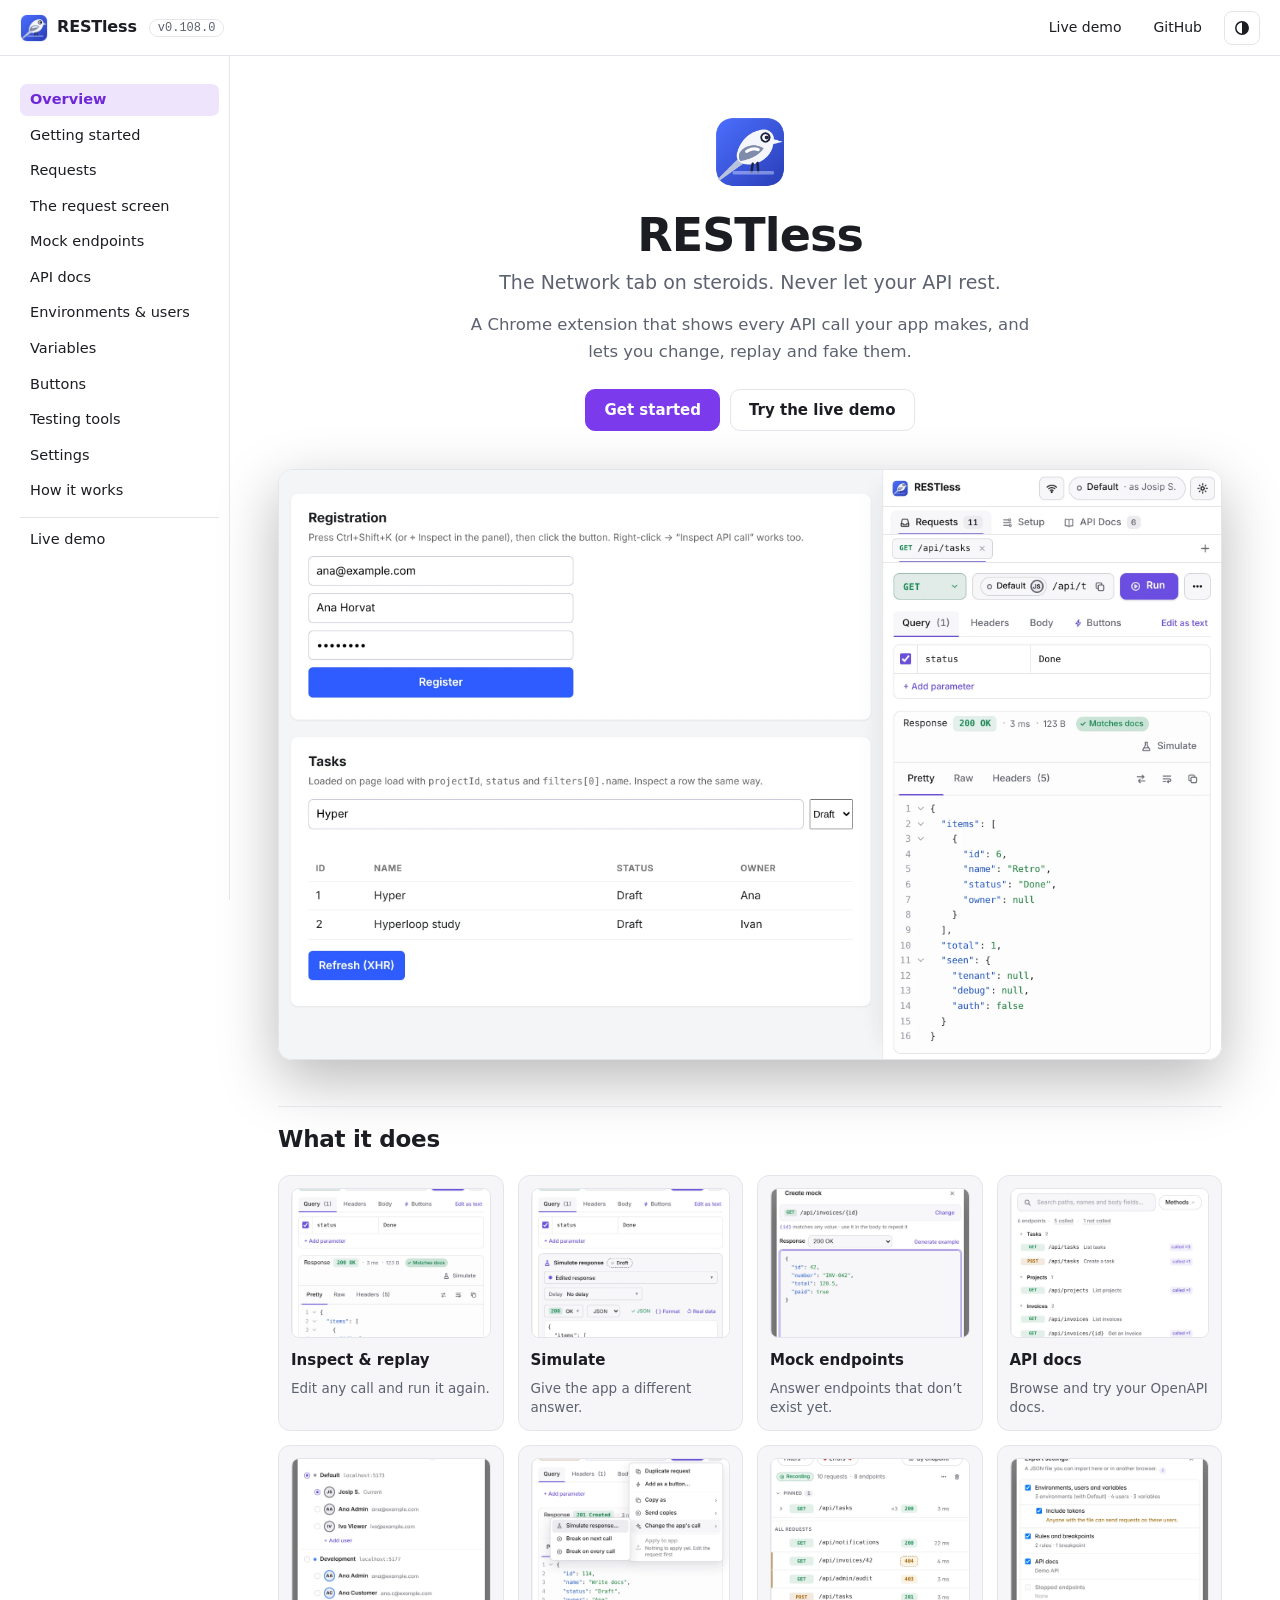
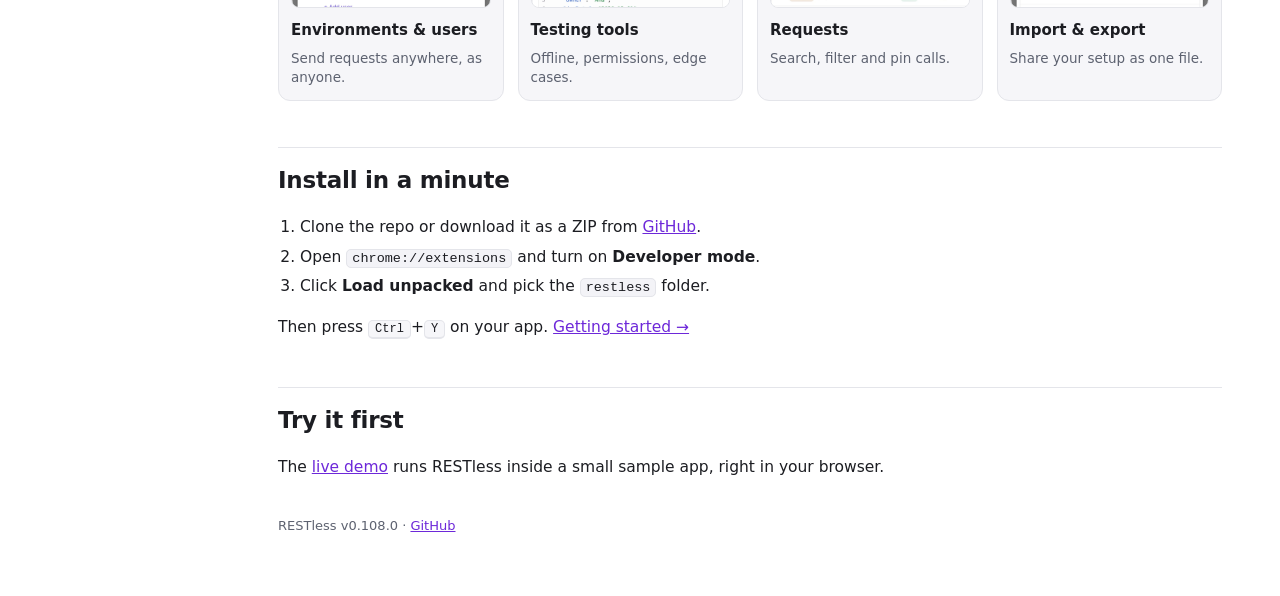
==== commit 71369b5f: "0.108.0 Buttons: run on selected rows, and buttons on one item - Checkboxes on the rows (Shift+click" ====
--- a/docs/index.html
+++ b/docs/index.html
@@ -5,7 +5,7 @@
 <script>try{const t=localStorage.getItem('rl-theme');if(t)document.documentElement.classList.add(t)}catch(e){}</script>
 </head><body>
 <header class="top"><button class="tbtn menu" id="mbtn" aria-expanded="false" aria-controls="side" aria-label="Pages">☰</button>
-<a class="brand" href="index.html"><img src="img/logo.png" alt=""><b>RESTless</b></a><span class="ver">v0.107.0</span><span class="sp"></span>
+<a class="brand" href="index.html"><img src="img/logo.png" alt=""><b>RESTless</b></a><span class="ver">v0.108.0</span><span class="sp"></span>
 <a class="tlink" href="demo/index.html">Live demo</a><a class="tlink" href="https://github.com/varnica95/restless">GitHub</a>
 <button class="tbtn" id="theme" aria-label="Switch between light and dark" title="Light / dark"><svg width="16" height="16" viewBox="0 0 16 16" aria-hidden="true"><circle cx="8" cy="8" r="6.2" fill="none" stroke="currentColor" stroke-width="1.5"/><path d="M8 1.8a6.2 6.2 0 0 1 0 12.4z" fill="currentColor"/></svg></button></header>
 <div class="wrap home"><nav class="side" id="side" aria-label="Pages"><ul><li><a href="index.html" class=on aria-current=page>Overview</a></li><li><a href="getting-started.html">Getting started</a></li><li><a href="requests.html">Requests</a></li><li><a href="request-screen.html">The request screen</a></li><li><a href="mocks.html">Mock endpoints</a></li><li><a href="api-docs.html">API docs</a></li><li><a href="environments.html">Environments &amp; users</a></li><li><a href="variables.html">Variables</a></li><li><a href="buttons.html">Buttons</a></li><li><a href="testing-tools.html">Testing tools</a></li><li><a href="settings.html">Settings</a></li><li><a href="how-it-works.html">How it works</a></li><li><a href="demo/index.html">Live demo</a></li></ul></nav>
@@ -18,6 +18,6 @@
 <h2 id="install">Install in a minute</h2>
 <ol><li>Clone the repo or download it as a ZIP from <a href="https://github.com/varnica95/restless">GitHub</a>.</li><li>Open <code>chrome://extensions</code> and turn on <b>Developer mode</b>.</li><li>Click <b>Load unpacked</b> and pick the <code>restless</code> folder.</li></ol>
 <p>Then press <kbd>Ctrl</kbd>+<kbd>Y</kbd> on your app. <a href="getting-started.html">Getting started →</a></p>
-<h2 id="demo">Try it first</h2><p>The <a href="demo/index.html">live demo</a> runs RESTless inside a small sample app, right in your browser.</p><footer>RESTless v0.107.0 · <a href="https://github.com/varnica95/restless">GitHub</a></footer></main>
+<h2 id="demo">Try it first</h2><p>The <a href="demo/index.html">live demo</a> runs RESTless inside a small sample app, right in your browser.</p><footer>RESTless v0.108.0 · <a href="https://github.com/varnica95/restless">GitHub</a></footer></main>
 </div>
 <script src="site.js"></script></body></html>
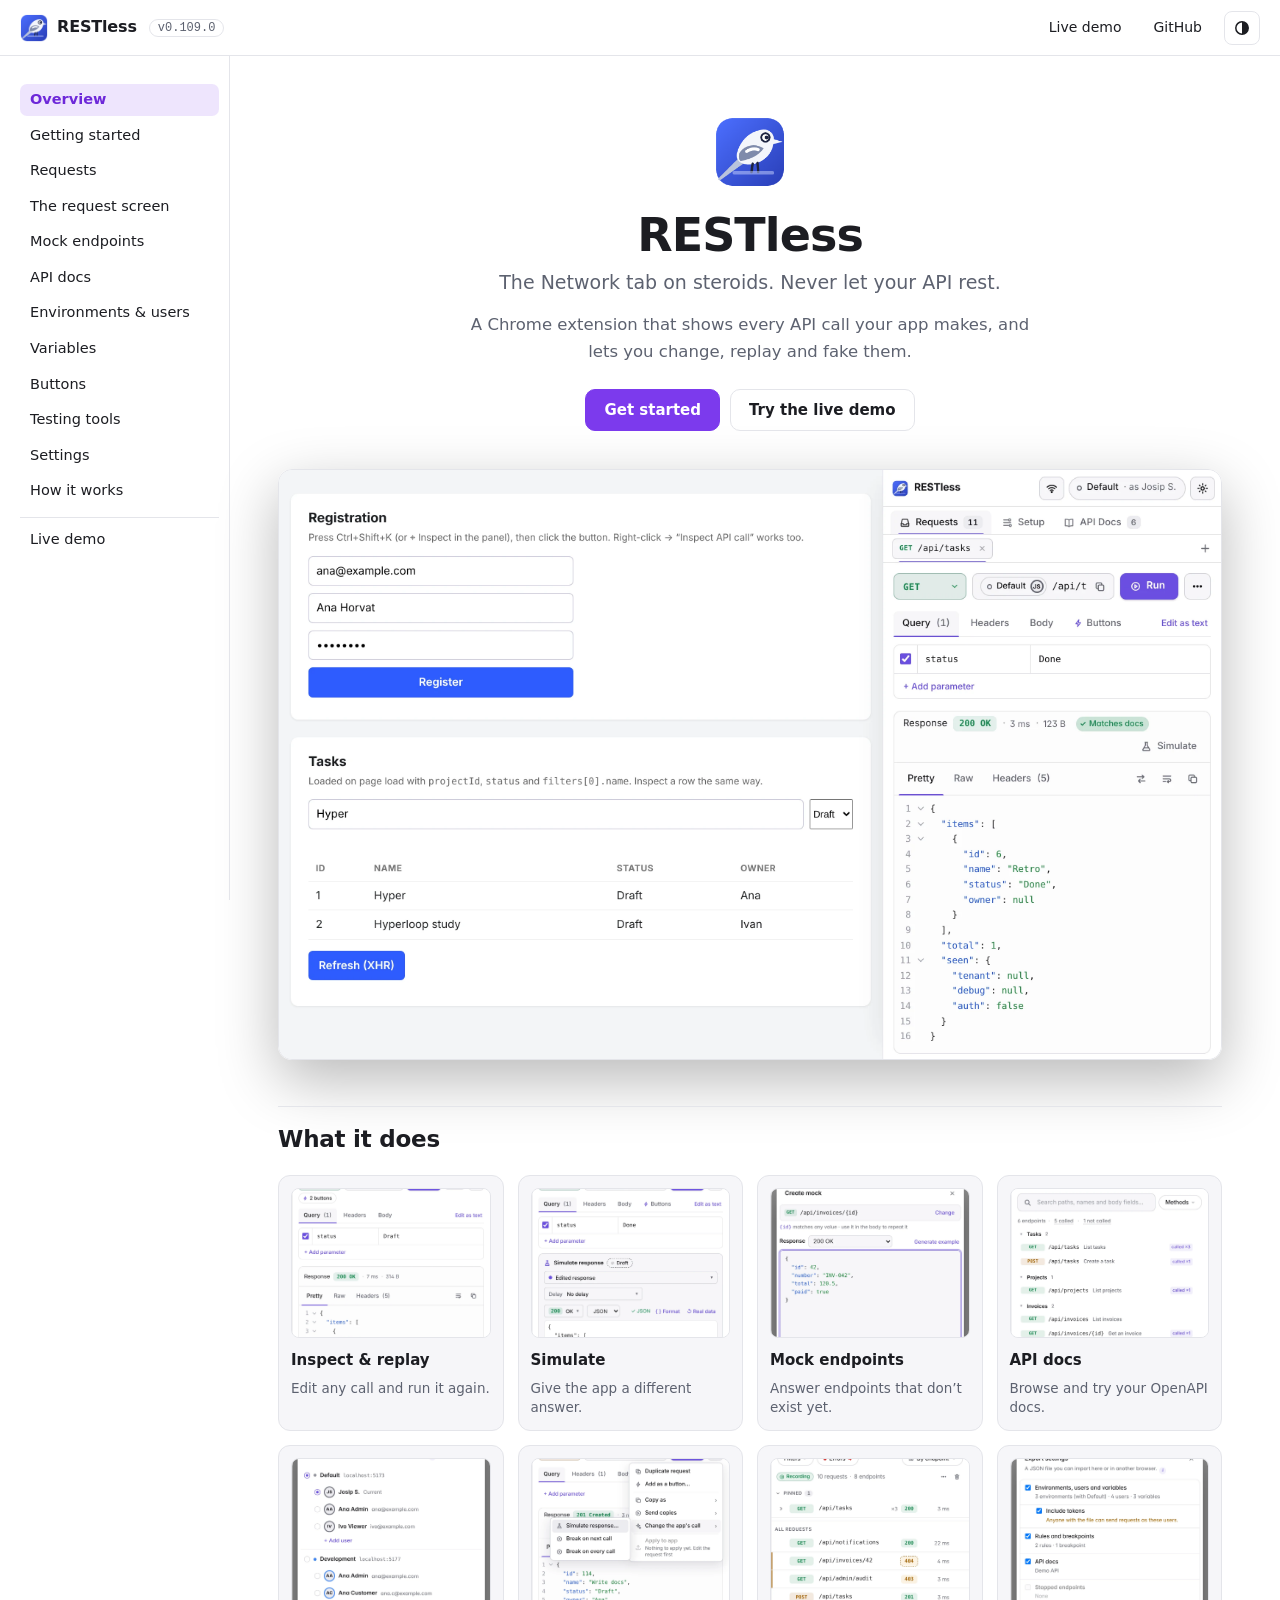
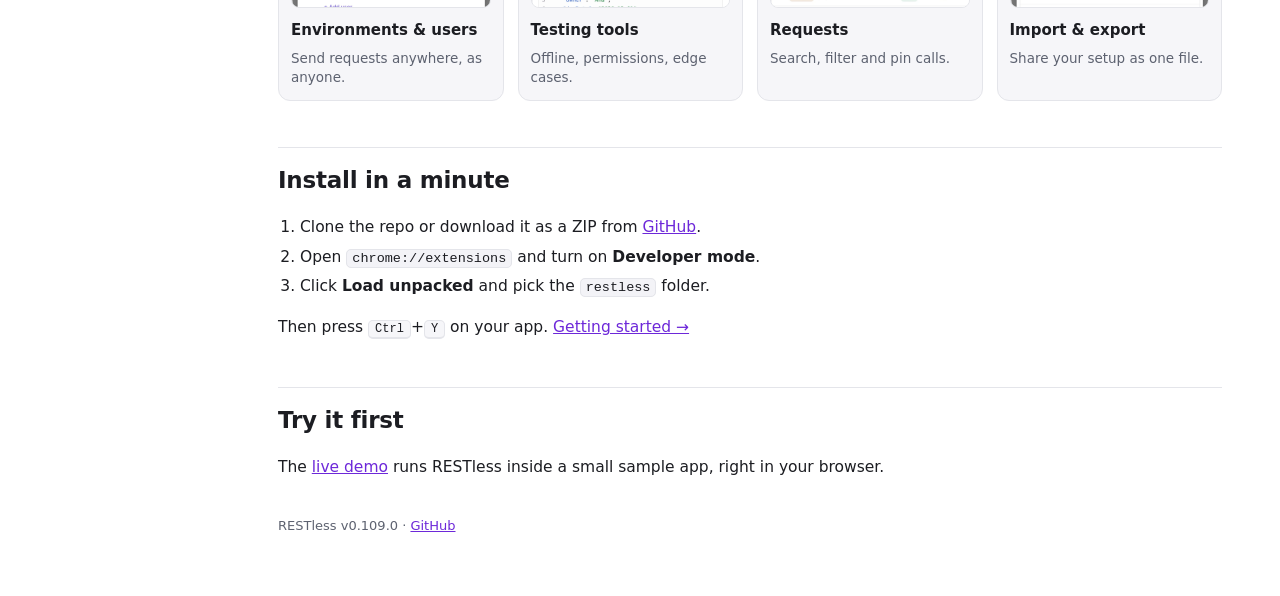
==== commit 03288ea0: "0.109.0 Request screen: Tools ▾ next to Run, tools open over the panel - Tools ▾ lists Buttons (coun" ====
--- a/docs/index.html
+++ b/docs/index.html
@@ -5,7 +5,7 @@
 <script>try{const t=localStorage.getItem('rl-theme');if(t)document.documentElement.classList.add(t)}catch(e){}</script>
 </head><body>
 <header class="top"><button class="tbtn menu" id="mbtn" aria-expanded="false" aria-controls="side" aria-label="Pages">☰</button>
-<a class="brand" href="index.html"><img src="img/logo.png" alt=""><b>RESTless</b></a><span class="ver">v0.108.0</span><span class="sp"></span>
+<a class="brand" href="index.html"><img src="img/logo.png" alt=""><b>RESTless</b></a><span class="ver">v0.109.0</span><span class="sp"></span>
 <a class="tlink" href="demo/index.html">Live demo</a><a class="tlink" href="https://github.com/varnica95/restless">GitHub</a>
 <button class="tbtn" id="theme" aria-label="Switch between light and dark" title="Light / dark"><svg width="16" height="16" viewBox="0 0 16 16" aria-hidden="true"><circle cx="8" cy="8" r="6.2" fill="none" stroke="currentColor" stroke-width="1.5"/><path d="M8 1.8a6.2 6.2 0 0 1 0 12.4z" fill="currentColor"/></svg></button></header>
 <div class="wrap home"><nav class="side" id="side" aria-label="Pages"><ul><li><a href="index.html" class=on aria-current=page>Overview</a></li><li><a href="getting-started.html">Getting started</a></li><li><a href="requests.html">Requests</a></li><li><a href="request-screen.html">The request screen</a></li><li><a href="mocks.html">Mock endpoints</a></li><li><a href="api-docs.html">API docs</a></li><li><a href="environments.html">Environments &amp; users</a></li><li><a href="variables.html">Variables</a></li><li><a href="buttons.html">Buttons</a></li><li><a href="testing-tools.html">Testing tools</a></li><li><a href="settings.html">Settings</a></li><li><a href="how-it-works.html">How it works</a></li><li><a href="demo/index.html">Live demo</a></li></ul></nav>
@@ -18,6 +18,6 @@
 <h2 id="install">Install in a minute</h2>
 <ol><li>Clone the repo or download it as a ZIP from <a href="https://github.com/varnica95/restless">GitHub</a>.</li><li>Open <code>chrome://extensions</code> and turn on <b>Developer mode</b>.</li><li>Click <b>Load unpacked</b> and pick the <code>restless</code> folder.</li></ol>
 <p>Then press <kbd>Ctrl</kbd>+<kbd>Y</kbd> on your app. <a href="getting-started.html">Getting started →</a></p>
-<h2 id="demo">Try it first</h2><p>The <a href="demo/index.html">live demo</a> runs RESTless inside a small sample app, right in your browser.</p><footer>RESTless v0.108.0 · <a href="https://github.com/varnica95/restless">GitHub</a></footer></main>
+<h2 id="demo">Try it first</h2><p>The <a href="demo/index.html">live demo</a> runs RESTless inside a small sample app, right in your browser.</p><footer>RESTless v0.109.0 · <a href="https://github.com/varnica95/restless">GitHub</a></footer></main>
 </div>
 <script src="site.js"></script></body></html>
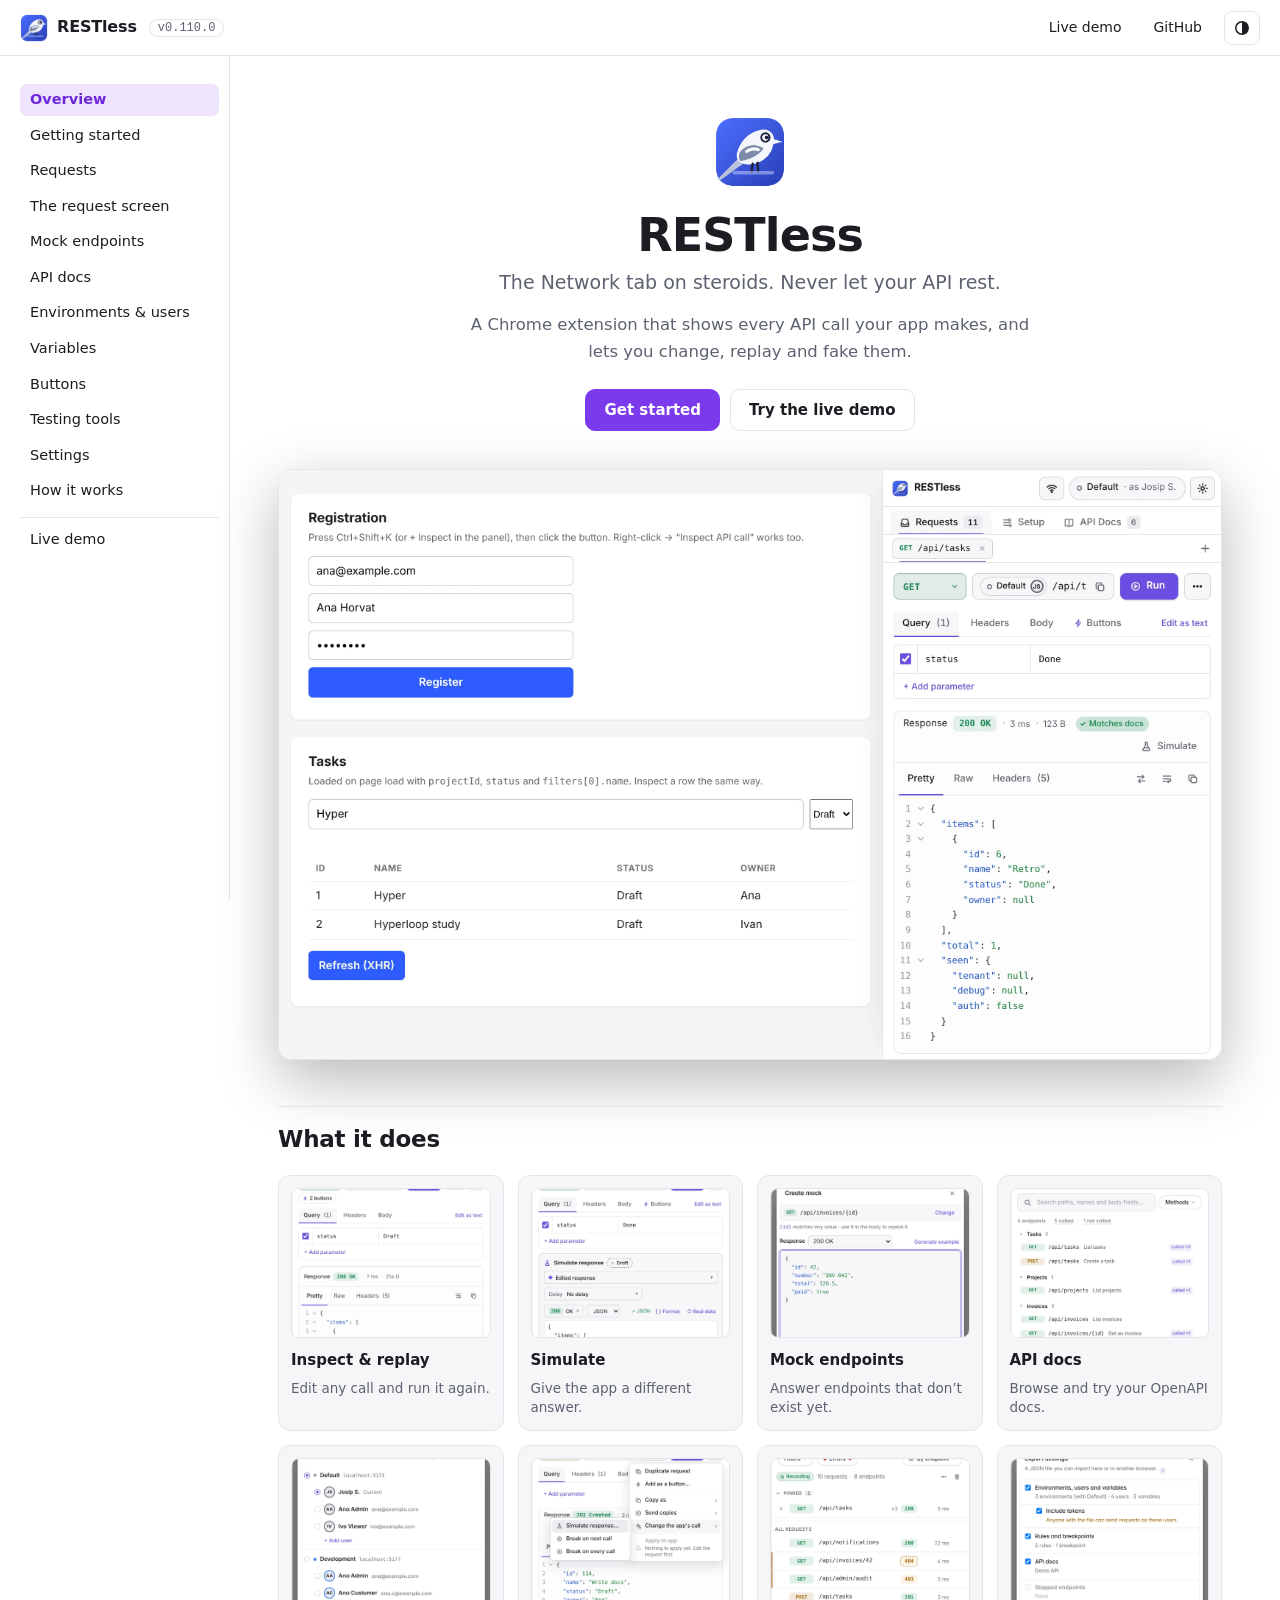
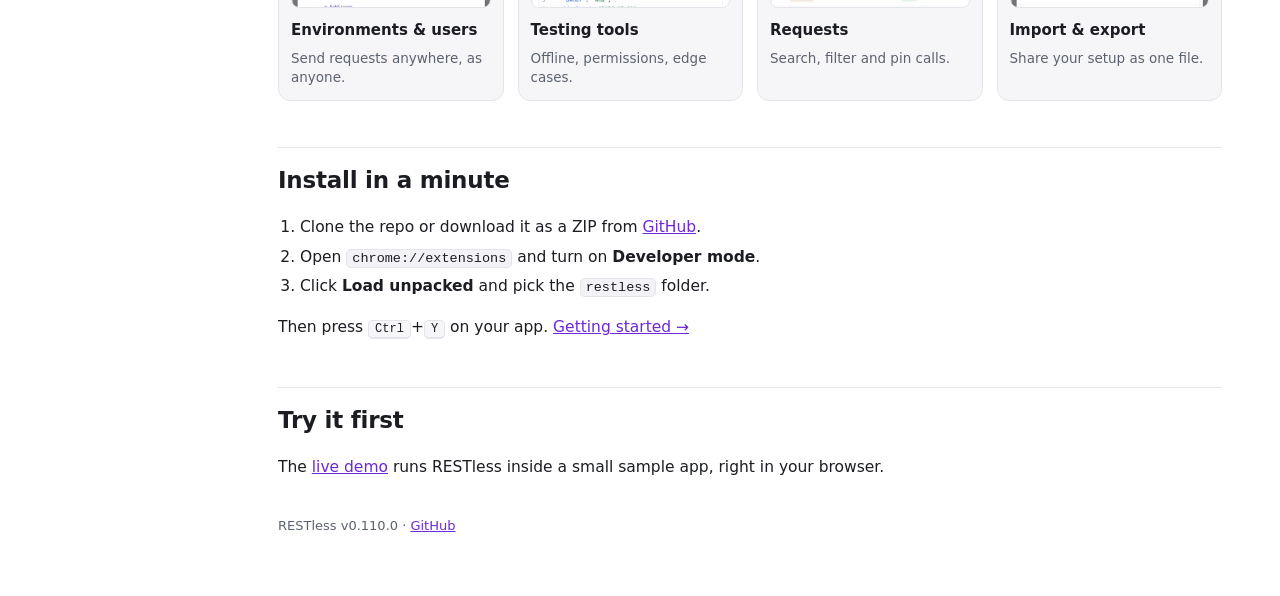
==== commit 599b45af: "0.110.0 Button dialog: Change… picks any endpoint, with search - Change… next to the request (also w" ====
--- a/docs/index.html
+++ b/docs/index.html
@@ -5,7 +5,7 @@
 <script>try{const t=localStorage.getItem('rl-theme');if(t)document.documentElement.classList.add(t)}catch(e){}</script>
 </head><body>
 <header class="top"><button class="tbtn menu" id="mbtn" aria-expanded="false" aria-controls="side" aria-label="Pages">☰</button>
-<a class="brand" href="index.html"><img src="img/logo.png" alt=""><b>RESTless</b></a><span class="ver">v0.109.0</span><span class="sp"></span>
+<a class="brand" href="index.html"><img src="img/logo.png" alt=""><b>RESTless</b></a><span class="ver">v0.110.0</span><span class="sp"></span>
 <a class="tlink" href="demo/index.html">Live demo</a><a class="tlink" href="https://github.com/varnica95/restless">GitHub</a>
 <button class="tbtn" id="theme" aria-label="Switch between light and dark" title="Light / dark"><svg width="16" height="16" viewBox="0 0 16 16" aria-hidden="true"><circle cx="8" cy="8" r="6.2" fill="none" stroke="currentColor" stroke-width="1.5"/><path d="M8 1.8a6.2 6.2 0 0 1 0 12.4z" fill="currentColor"/></svg></button></header>
 <div class="wrap home"><nav class="side" id="side" aria-label="Pages"><ul><li><a href="index.html" class=on aria-current=page>Overview</a></li><li><a href="getting-started.html">Getting started</a></li><li><a href="requests.html">Requests</a></li><li><a href="request-screen.html">The request screen</a></li><li><a href="mocks.html">Mock endpoints</a></li><li><a href="api-docs.html">API docs</a></li><li><a href="environments.html">Environments &amp; users</a></li><li><a href="variables.html">Variables</a></li><li><a href="buttons.html">Buttons</a></li><li><a href="testing-tools.html">Testing tools</a></li><li><a href="settings.html">Settings</a></li><li><a href="how-it-works.html">How it works</a></li><li><a href="demo/index.html">Live demo</a></li></ul></nav>
@@ -18,6 +18,6 @@
 <h2 id="install">Install in a minute</h2>
 <ol><li>Clone the repo or download it as a ZIP from <a href="https://github.com/varnica95/restless">GitHub</a>.</li><li>Open <code>chrome://extensions</code> and turn on <b>Developer mode</b>.</li><li>Click <b>Load unpacked</b> and pick the <code>restless</code> folder.</li></ol>
 <p>Then press <kbd>Ctrl</kbd>+<kbd>Y</kbd> on your app. <a href="getting-started.html">Getting started →</a></p>
-<h2 id="demo">Try it first</h2><p>The <a href="demo/index.html">live demo</a> runs RESTless inside a small sample app, right in your browser.</p><footer>RESTless v0.109.0 · <a href="https://github.com/varnica95/restless">GitHub</a></footer></main>
+<h2 id="demo">Try it first</h2><p>The <a href="demo/index.html">live demo</a> runs RESTless inside a small sample app, right in your browser.</p><footer>RESTless v0.110.0 · <a href="https://github.com/varnica95/restless">GitHub</a></footer></main>
 </div>
 <script src="site.js"></script></body></html>
